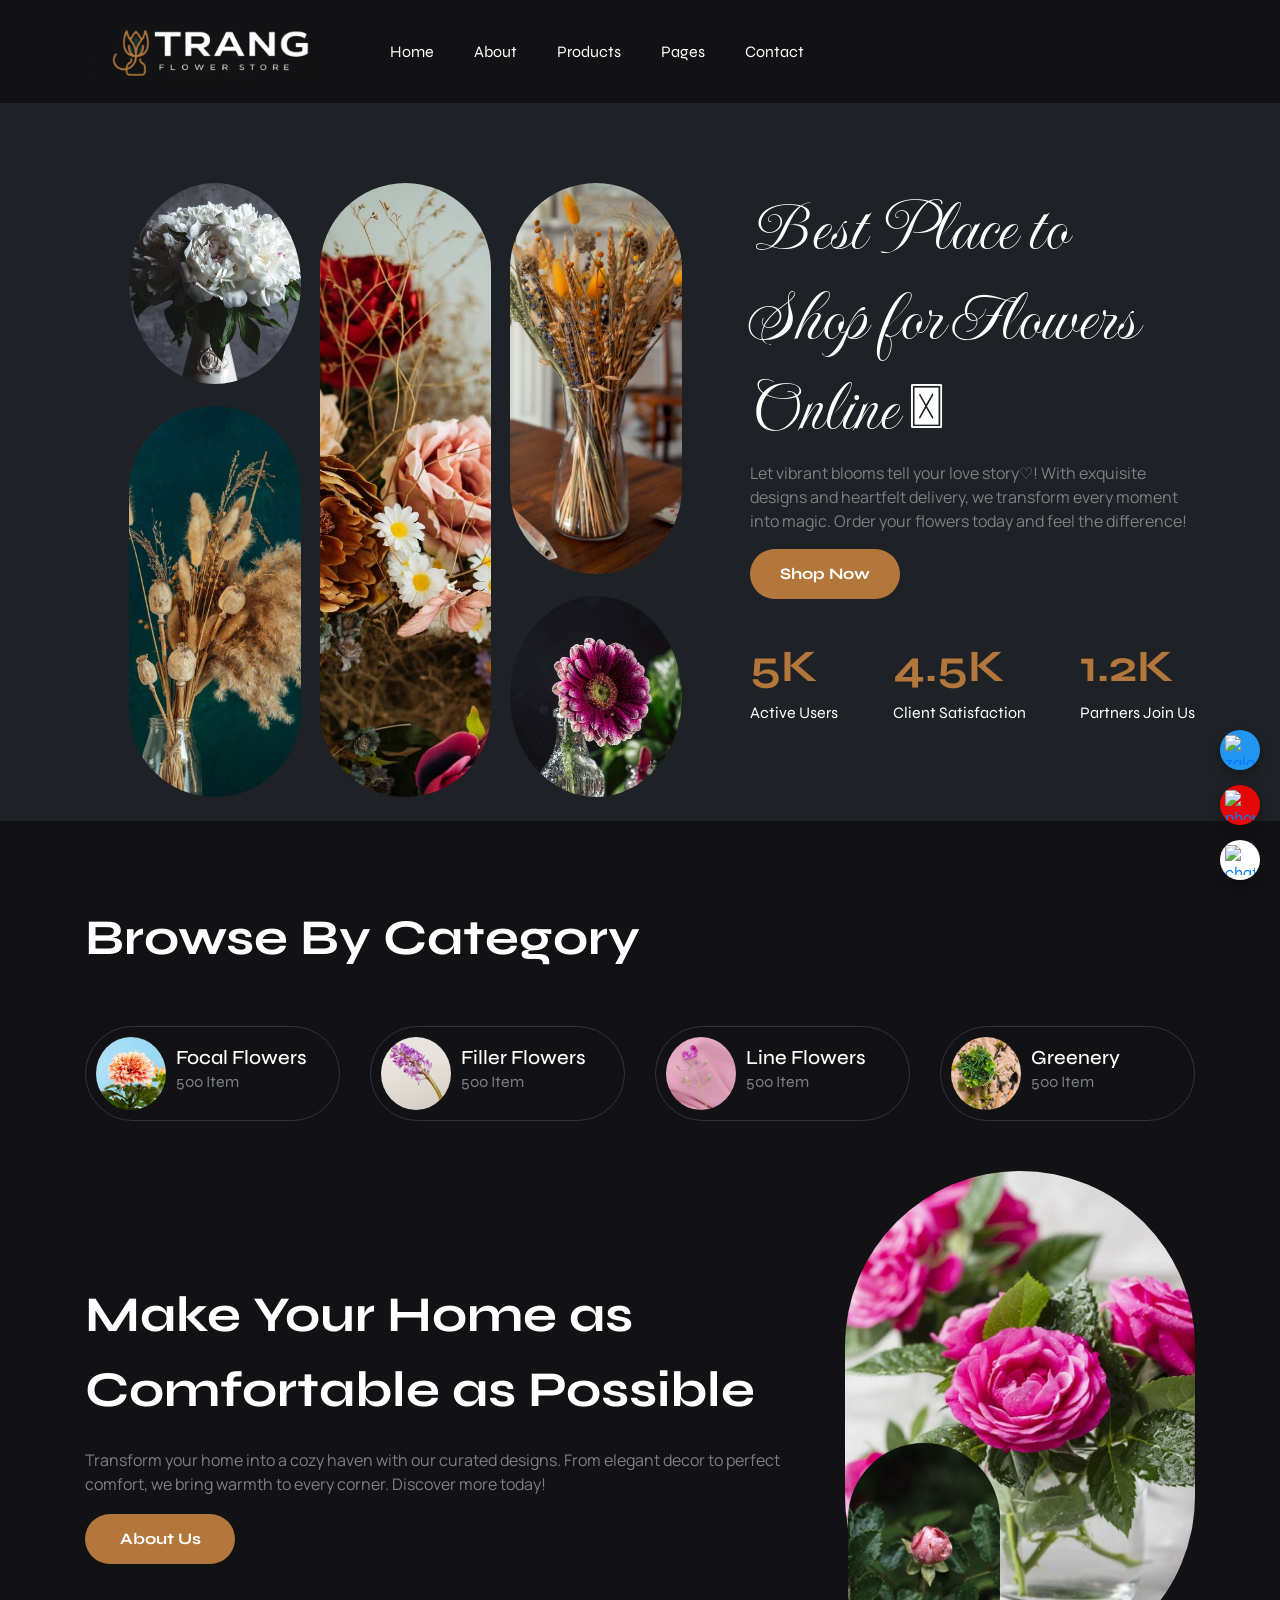
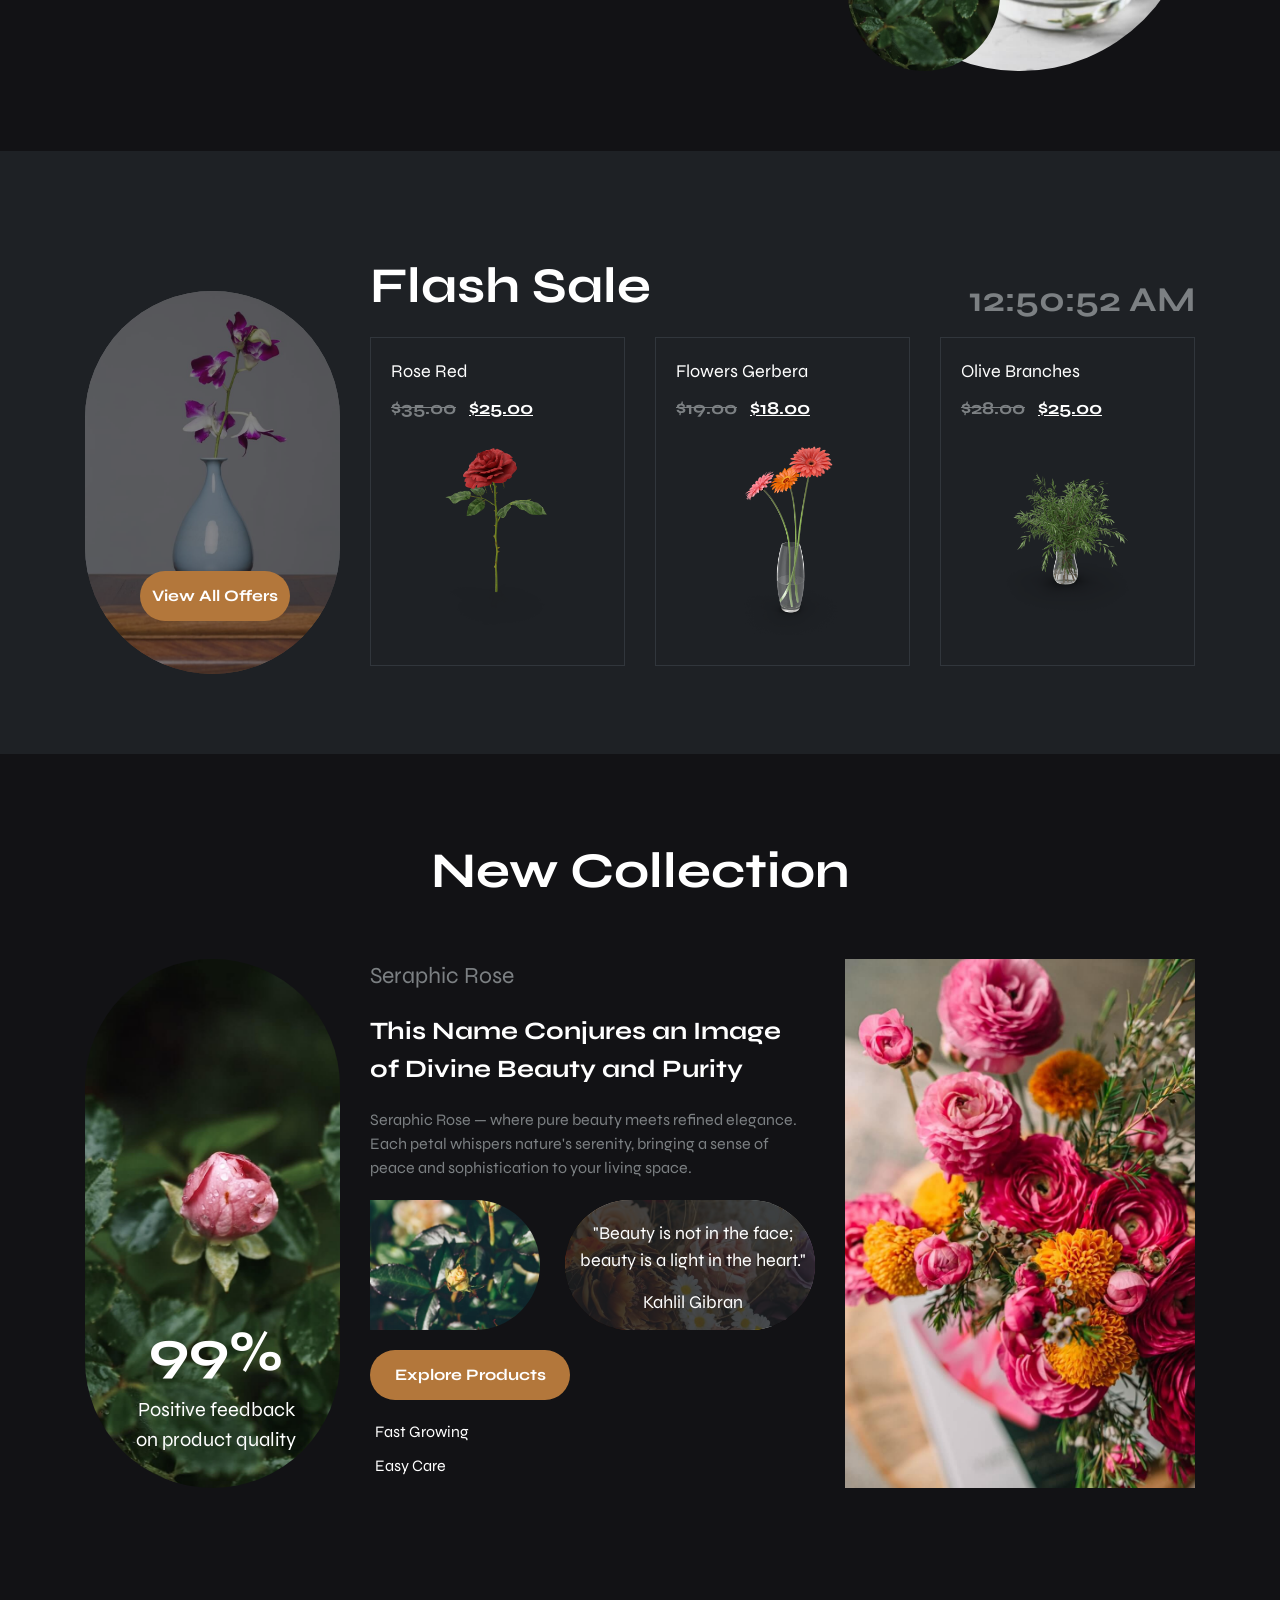
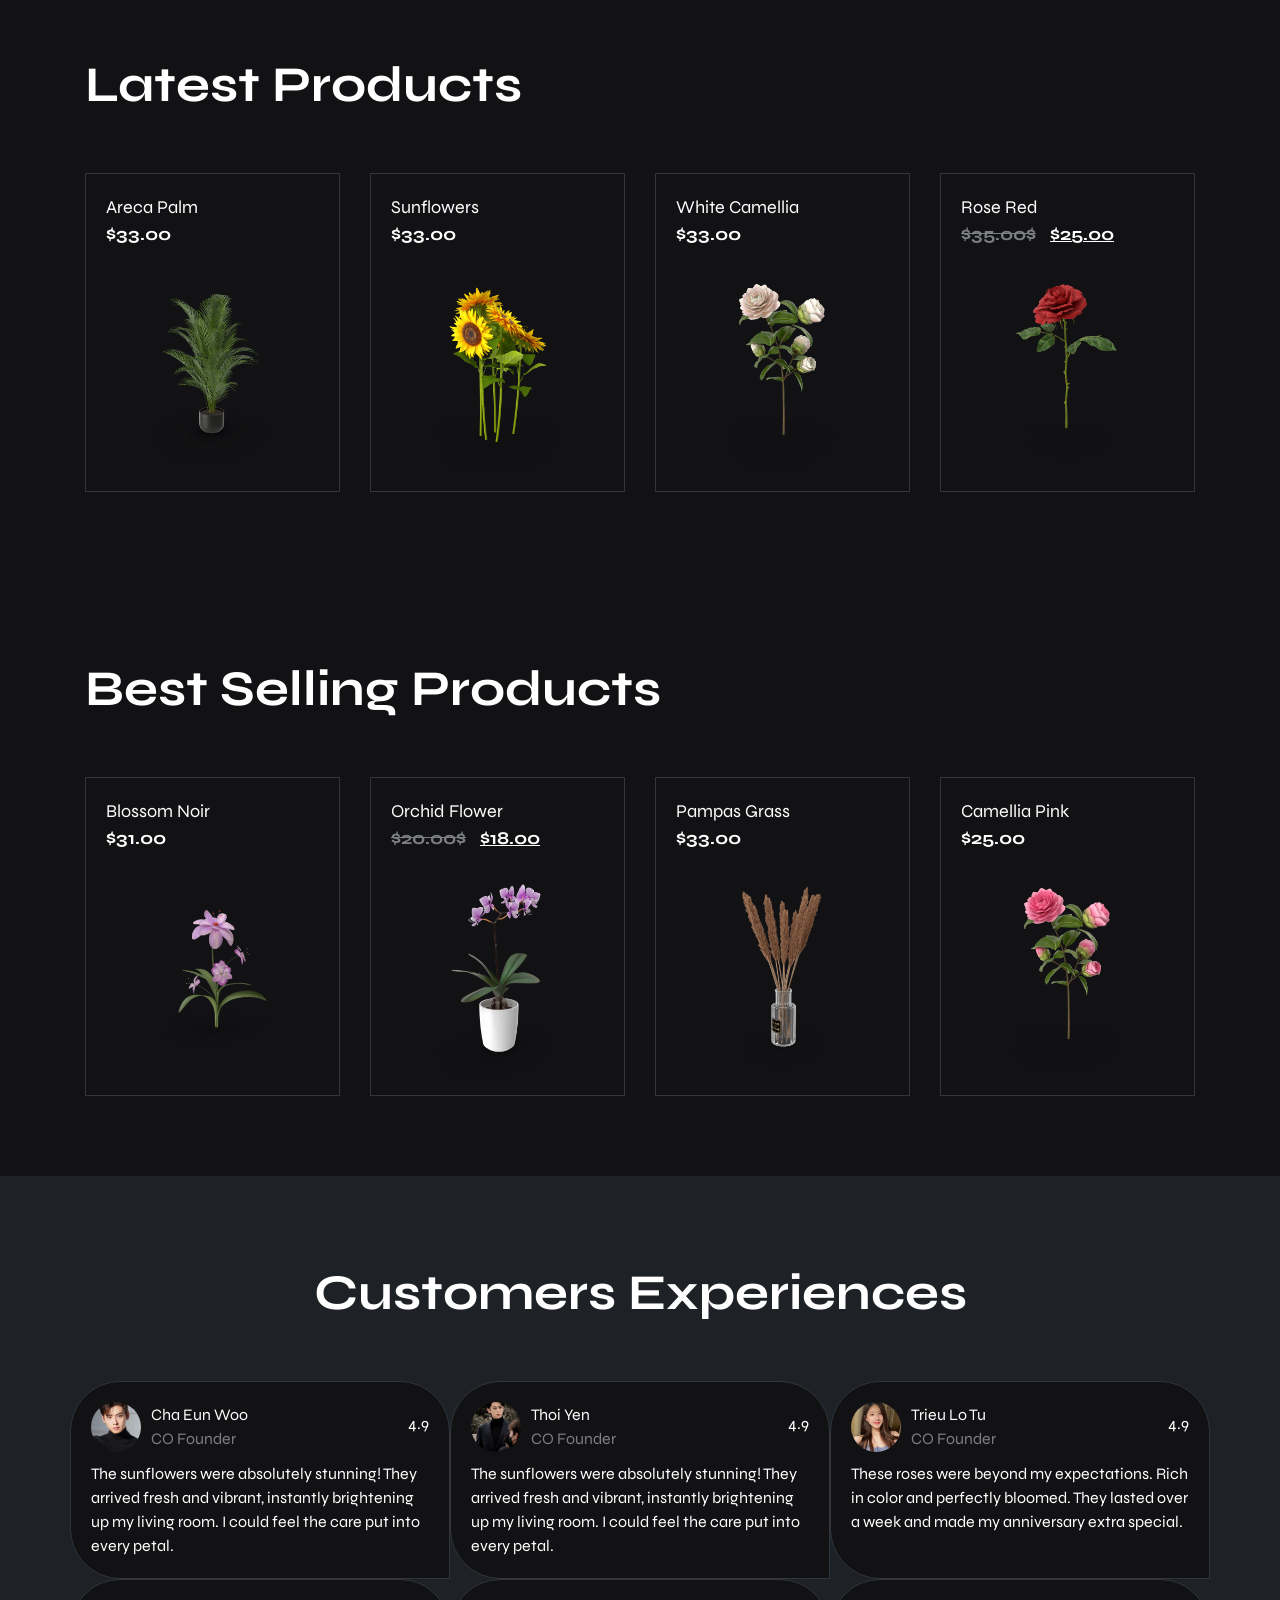
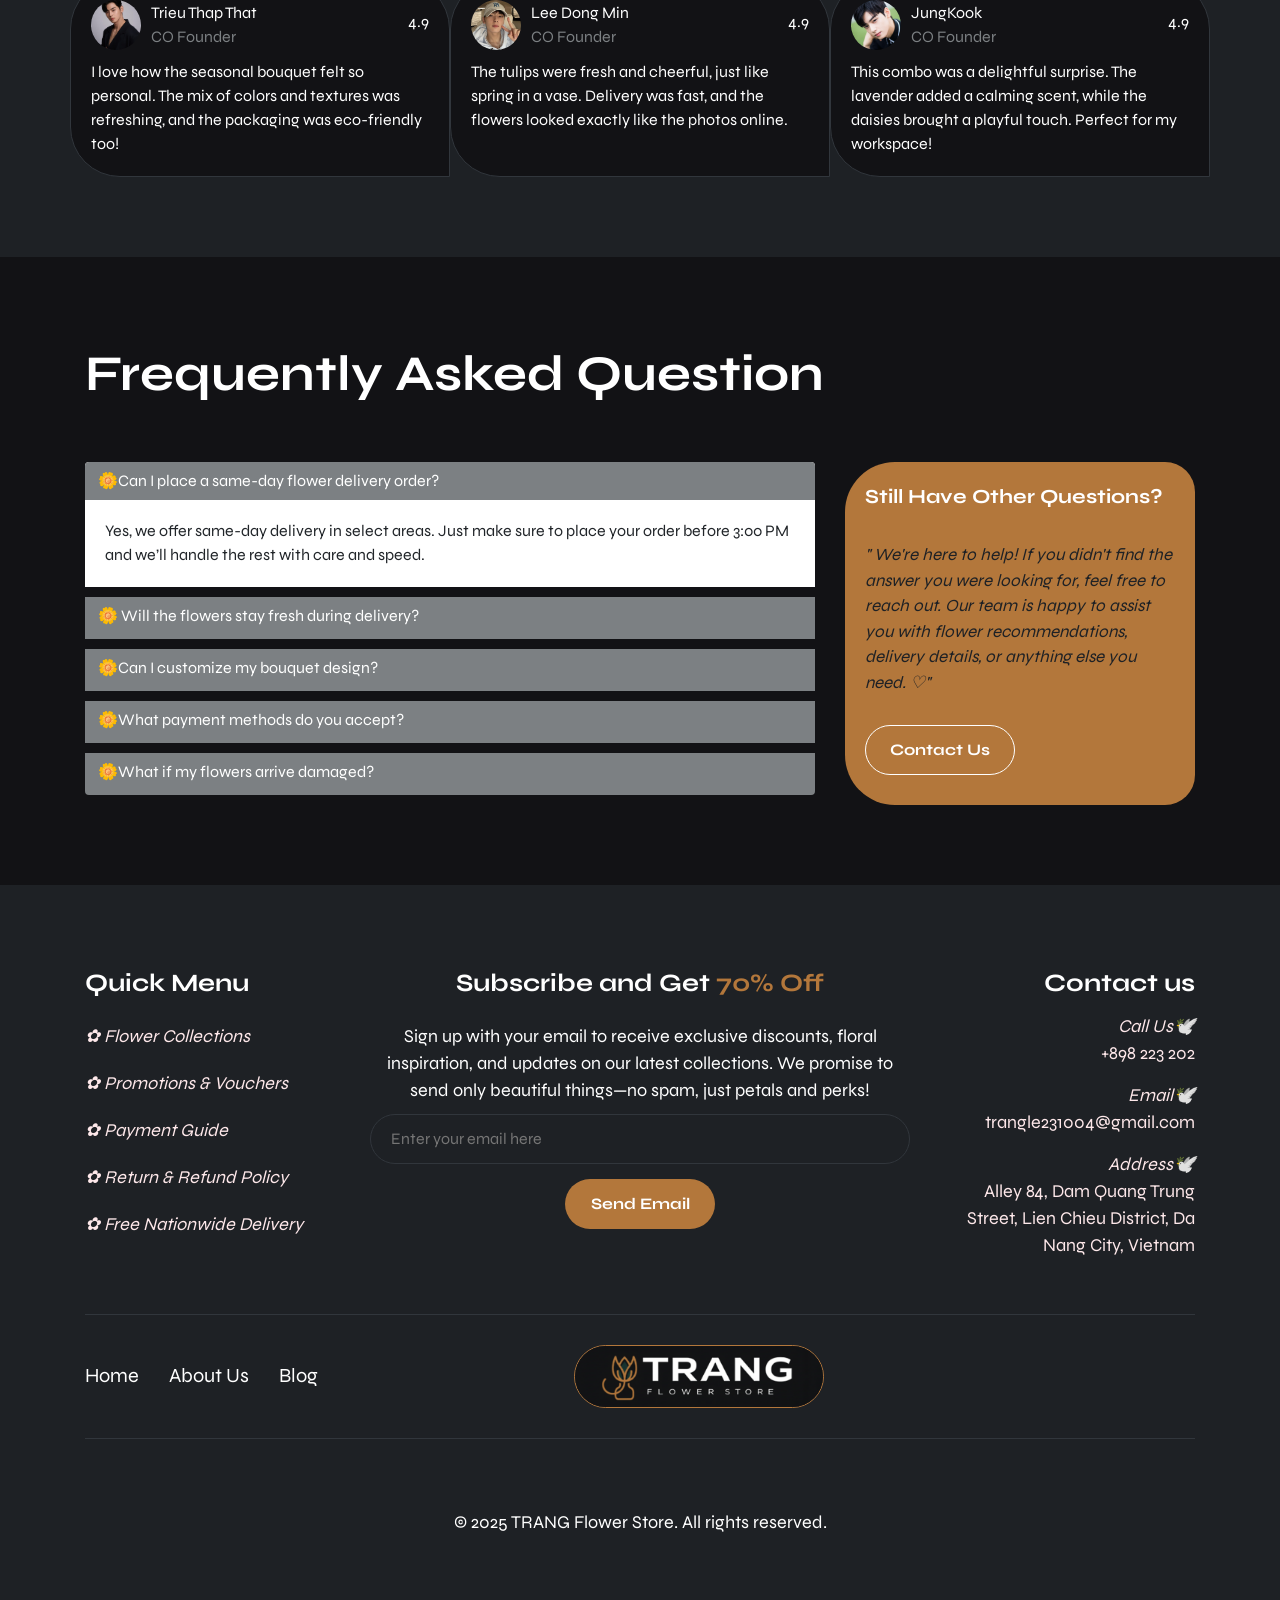
==== assets/index.html @ b45a44df "second commit" ====
<!DOCTYPE html>
<html lang="en">

<head>
    <meta charset="UTF-8">
    <meta name="viewport" content="width=device-width, initial-scale=1.0">
    <title>Web Flowers</title>
    <link rel="icon" href="../assets/images/images_latest_bestselling/latest_1.png" type="image/png">
    <!-- Bootstrap CSS -->
    <link rel="stylesheet" href="https://cdn.jsdelivr.net/npm/bootstrap@4.6.2/dist/css/bootstrap.min.css"
        integrity="sha384-xOolHFLEh07PJGoPkLv1IbcEPTNtaed2xpHsD9ESMhqIYd0nLMwNLD69Npy4HI+N" crossorigin="anonymous">
    <!-- CSS -->
    <link rel="stylesheet" href="/assets/css/style.css">
    <link rel="stylesheet" href="/assets/css/base.css">
    <!-- Link ICON -->
    <link rel="stylesheet" href="https://cdnjs.cloudflare.com/ajax/libs/font-awesome/7.0.1/css/all.min.css"
        integrity="sha512-2SwdPD6INVrV/lHTZbO2nodKhrnDdJK9/kg2XD1r9uGqPo1cUbujc+IYdlYdEErWNu69gVcYgdxlmVmzTWnetw=="
        crossorigin="anonymous" referrerpolicy="no-referrer" />
    <!-- Link FONT FAMILY -->
    <link rel="preconnect" href="https://fonts.googleapis.com">
    <link rel="preconnect" href="https://fonts.gstatic.com" crossorigin>
    <link
        href="https://fonts.googleapis.com/css2?family=Imperial+Script&family=Manrope:wght@200..800&family=Passions+Conflict&display=swap"
        rel="stylesheet">
    <link
        href="https://fonts.googleapis.com/css2?family=Imperial+Script&family=Manrope:wght@200..800&family=Passions+Conflict&family=Syne:wght@400..800&display=swap"
        rel="stylesheet">
    <!-- Link Animate hiệu ứng -->
    <link rel="stylesheet" href="https://cdnjs.cloudflare.com/ajax/libs/animate.css/4.1.1/animate.min.css" />

</head>

<body>
    <!-- FIXED CONTACT -->
    <div class="fixed-contact">
        <a href="#" class="zalo">
            <img src="https://vuonhoatuoi.vn/wp-content/plugins/on-tool/public/assets/images/icon-zalo.png" alt="zalo">
        </a>
        <a href="#" class="phone">
            <img src="https://vuonhoatuoi.vn/wp-content/plugins/on-tool/public/assets/images/phone.png" alt="phone">
        </a>
        <a href="#" class="chatbot">
            <img src="https://media.istockphoto.com/id/1333838449/vector/chatbot-icon-support-bot-cute-smiling-robot-with-headset-the-symbol-of-an-instant-response.jpg?s=612x612&w=0&k=20&c=sJ_uGp9wJ5SRsFYKPwb-dWQqkskfs7Fz5vCs2w5w950="
                alt="chatbot">
        </a>
    </div>
    <!-- END FIXED CONTACT -->

    <!-- HEAD - FLOWERS -->
    <header class="head-flowers">
        <div class="container">
            <div class="inner-head">
                <div class="row align-items-center">
                    <div class="col-xl-3 col-lg-3 col-md-6 col-sm-6 col-6">
                        <div class="inner-logo">
                            <a href="#"><img src="../assets/images/Home/images_logo/img_logo2.png" alt="Logo of Trang"></a>
                        </div>
                    </div>
                    <div class="col-xl-6 col-lg-6 d-none d-lg-block">
                        <!-- d-none d-lg-block nghĩa là: ẩn ở màn hình nhỏ hơn lg (992px), và hiển thị từ lg trở lên -->
                        <div class="inner-menu">
                            <ul>
                                <li>
                                    <a href="#">Home</a>
                                </li>
                                <li>
                                    <a href="#">About</a>
                                </li>
                                <li>
                                    <a href="#">Products</a>
                                </li>
                                <li>
                                    <a href="#">Pages</a>
                                </li>
                                <li>
                                    <a href="#">Contact</a>
                                </li>
                            </ul>
                        </div>
                    </div>
                    <div class="col-xl-3 col-lg-3 col-md-6 col-sm-6 col-6">
                        <div class="inner-status">
                            <div class="user-menu">
                                <a href="#" class="user-toggle" aria-haspopup="true" aria-expanded="false"><i class="fa-regular fa-user"></i></a>
                                <ul class="dropdown-user">
                                    <li><a href="#" id="openLoginModal">Đăng nhập</a></li>
                                    <li><a href="#" id="openRegisterModal">Đăng ký</a></li>
                                </ul>
                            </div>
                            <a href="#"><i class="fa-regular fa-heart"></i></a>
                            <a href="#"><i class="fa-solid fa-cart-shopping"></i></a>
                            <a href="#" id="openSearchModal"><i class="fa-solid fa-magnifying-glass"></i></a>
                        </div>
                    </div>
                </div>
            </div>
        </div>
    </header>
    <!--END HEAD - FLOWERS -->

    <!-- HERO - FLOWERS -->
    <div class="hero-section">
        <div class="container">
            <div class="row">
                <div class="col-xl-7 col-lg-7 col-md-6 col-sm-12">
                    <div class="hero-left">
                        <div class="flower-image flower1 wow animate__animated animate__fadeInUp">
                            <img src="../assets/images/Home/images_flowers_hero/img_hero1.png" alt="hero 1">
                        </div>
                        <div class="flower-image flower2 wow animate__animated animate__fadeInUp">
                            <img src="../assets/images/Home/images_flowers_hero/img_hero2.png" alt="hero 2">
                        </div>
                        <div class="flower-image flower3">
                            <img src="../assets/images/Home/images_flowers_hero/img_hero3.png" alt="hero 3">
                        </div>
                        <div class="flower-image flower4 wow animate__animated animate__fadeInDown">
                            <img src="../assets/images/Home/images_flowers_hero/img_hero4.png" alt="hero 4">
                        </div>
                        <div class="flower-image flower5 wow animate__animated animate__fadeInDown">
                            <img src="../assets/images/Home/images_flowers_hero/img_hero5.png" alt="hero 5">
                        </div>
                    </div>
                </div>
                <div class="col-xl-5 col-lg-5 col-md-6 col-sm-12">
                    <div class="hero-right wow animate__animated animate__fadeInRight">
                        <div class="hero-title">
                            <h1 class="title-desc">Best Place to<br> Shop for Flowers <br> Online 𔓘</h1>
                        </div>
                        <div class="hero-desc">
                            <p class="desc-flowers">Let vibrant blooms tell your love story♡! With exquisite
                                designs and
                                heartfelt delivery, we transform every moment into magic. Order your flowers today and
                                feel the difference!</p>
                        </div>
                        <div class="hero-button-shop">
                            <button class="button">
                                Shop Now
                            </button>
                        </div>
                        <div class="hero-evaluate">
                            <div class="hero-review">
                                <div class="hero-quantity">
                                    <h1>5K</h1>
                                </div>
                                <div class="hero-evaluate">
                                    <p>Active Users</p>
                                </div>
                            </div>
                            <div class="hero-review">
                                <div class="hero-quantity">
                                    <h1>4.5K</h1>
                                </div>
                                <div class="hero-evaluate">
                                    <p>Client Satisfaction</p>
                                </div>
                            </div>
                            <div class="hero-review">
                                <div class="hero-quantity">
                                    <h1>1.2K</h1>
                                </div>
                                <div class="hero-evaluate">
                                    <p>Partners Join Us</p>
                                </div>
                            </div>
                        </div>
                    </div>
                </div>
            </div>
        </div>
    </div>
    <!-- END HERO - FLOWERS -->

    <!-- Browse By Category -->
    <div class="browse-by-category">
        <div class="container">
            <div class="category-top">
                <div class="row">
                    <div class="col-xl-12">
                        <div class="category-title wow animate__animated animate__fadeInUp">Browse By Category</div>
                    </div>
                    <div class="col-xl-3 col-lg-3 col-md-3 col-sm-6">
                        <div class="inner-items wow animate__animated animate__fadeInRight">
                            <img src="../assets/images/Home/images_flowers_quantity_items/item_1.png" alt="Item1">
                            <div class="inner-items-right">
                                <h3 class="name-item">Focal Flowers</h3>
                                <p class="quantity-item">500 Item</p>
                            </div>
                        </div>
                    </div>
                    <div class="col-xl-3 col-lg-3 col-md-3 col-sm-6">
                        <div class="inner-items wow animate__animated animate__fadeInRight">
                            <img src="../assets/images/Home/images_flowers_quantity_items/item_2.png" alt="Item2">

                            <div class="inner-items-right">
                                <h3 class="name-item">Filler Flowers</h3>
                                <p class="quantity-item">500 Item</p>
                            </div>
                        </div>
                    </div>
                    <div class="col-xl-3 col-lg-3 col-md-3 col-sm-6">
                        <div class="inner-items wow animate__animated animate__fadeInRight">
                            <img src="../assets/images/Home/images_flowers_quantity_items/item_3.png" alt="Item3">

                            <div class="inner-items-right">
                                <h3 class="name-item">Line Flowers</h3>
                                <p class="quantity-item">500 Item</p>
                            </div>
                        </div>
                    </div>
                    <div class="col-xl-3 col-lg-3 col-md-3 col-sm-6">
                        <div class="inner-items wow animate__animated animate__fadeInRight">
                            <img src="../assets/images/Home/images_flowers_quantity_items/item_4.png" alt="Item4">

                            <div class="inner-items-right">
                                <h3 class="name-item">Greenery</h3>
                                <p class="quantity-item">500 Item</p>
                            </div>
                        </div>
                    </div>
                </div>
            </div>
            <div class="category-bottom">
                <div class="row">
                    <div class="col-xl-8 col-lg-8 col-md-8 col-sm-7">
                        <div class="home-comfortable">
                            <div class="head-comfor wow animate__animated animate__fadeInLeft">
                                Make Your Home as Comfortable as Possible
                            </div>
                            <div class="desc-comfor">
                                Transform your home into a cozy haven with our curated designs. From elegant decor to
                                perfect comfort, we bring warmth to every corner. Discover more today!
                            </div>
                            <button class="button">About Us</button>
                        </div>
                    </div>
                    <div class="col-xl-4 col-lg-4 col-md-4 col-sm-5">
                        <div class="img-comfor-top">
                            <img src="../assets/images/Home/images_comfor_home/img_1.png" alt="img comfortable home 1">
                        </div>
                        <div class="img-comfor-bottom wow animate__animated animate__fadeInRight">
                            <img src="/assets/images/Home/images_comfor_home/img_2.png" alt="mg comfortable home 2">
                        </div>
                    </div>
                </div>
            </div>
        </div>
    </div>
    <!-- END Browse By Category -->

    <!-- Flash-Sale -->
    <div class="flash-sale">
        <div class="container">
            <div class="inner-flash-sale">
                <div class="row align-items-center"> <!-- Căn giữa theo hàng dọc -->
                    <div class="col-xl-3 col-md-4 col-sm-6"> <!-- Thêm responsive -->
                        <div class="img-all-sale">
                            <img src="/assets/images/Home/images_items_sale/item-1.png" alt="Item1">
                            <button class="button-view">View All Offers</button>
                        </div>
                    </div>
                    <div class="col-xl-9 col-md-8 col-sm-6"> <!-- Thêm responsive -->
                        <div class="inner-time-sale">
                            <div class="flex-sale"> <!-- Bỏ .row và .col-xl-12 không cần thiết -->
                                <div class="head-flash wow animate__animated animate__fadeInUp">Flash Sale</div>
                                <div class="d-h-m-s">
                                    <div class="timer-display wow animate__animated animate__fadeInRight"></div>
                                </div>
                            </div>
                        </div>
                        <div class="inner-item-sale">
                            <div class="row"> <!-- Thêm .row để bao bọc các cột -->
                                <div class="col-xl-4 col-md-4 col-sm-6">
                                    <div class="sale-item  wow animate__animated animate__fadeInUp">
                                        <div class="name-item-sale">Rose Red</div>
                                        <div class="price-item-sale">
                                            <span class="del-price">$35.00</span>
                                            <span class="price-sale">$25.00</span>
                                        </div>
                                        <div class="img-item-sale">
                                            <a href="#"><img src="/assets/images/Home/images_items_sale/item-2.png"
                                                    alt="item sale 2"></a>
                                        </div>
                                    </div>
                                </div>
                                <div class="col-xl-4 col-md-4 col-sm-6">
                                    <div class="sale-item wow animate__animated animate__fadeInUp">
                                        <div class="name-item-sale">Flowers Gerbera</div>
                                        <div class="price-item-sale">
                                            <span class="del-price">$19.00</span>
                                            <span class="price-sale">$18.00</span>
                                        </div>
                                        <div class="img-item-sale">
                                            <a href="#"><img src="/assets/images/Home/images_items_sale/item-3.png"
                                                    alt="item sale 3"></a>
                                        </div>
                                    </div>
                                </div>
                                <div class="col-xl-4 col-md-4 col-sm-6">
                                    <div class="sale-item wow animate__animated animate__fadeInUp">
                                        <div class="name-item-sale">Olive Branches</div>
                                        <div class="price-item-sale">
                                            <span class="del-price">$28.00</span>
                                            <span class="price-sale">$25.00</span>
                                        </div>
                                        <div class="img-item-sale">
                                            <a href="#"><img src="/assets/images/Home/images_items_sale/item-4.png"
                                                    alt="item sale 4"></a>
                                        </div>
                                    </div>
                                </div>
                            </div>
                        </div>
                    </div>
                </div>
            </div>
        </div>
    </div>
    <!-- END Flash-Sale -->

    <!-- NEW COLLECTION -->
    <div class="new-collection">
        <div class="container">
            <div class="row">
                <div class="col-xl-12 col-lg-12">
                    <div class="head-collection wow animate__animated animate__fadeInUp">
                        New Collection
                    </div>
                </div>
                <div class="col-xl-3 col-lg-3">
                    <div class="left-feedback">
                        <div class="img-feedback-left">
                            <img src="../assets/images/Home/images_new_collection/img_1.png" alt="image collection 1">
                        </div>
                        <div class="desc-feedback">
                            <div class="person">99%</div>
                            <div class="desc">Positive feedback <br> on product quality</div>
                        </div>
                    </div>
                </div>
                <div class="col-xl-5 col-lg-6">
                    <div class="rose-feedback-center wow animate__animated animate__fadeInRight">
                        <div class="seraphic-rose">Seraphic Rose</div>
                        <div class="desc-head">This Name Conjures an Image of Divine Beauty and Purity</div>
                        <div class="desc-rose">Seraphic Rose — where pure beauty meets refined elegance. Each petal
                            whispers nature's serenity, bringing a sense of peace and sophistication to your living
                            space.</div>
                        <div class="image-rose">
                            <div class="left-rose">
                                <img src="../assets/images/Home/images_new_collection/img_2.png" alt="image collection 2">
                            </div>
                            <div class="right-rose">
                                <img src="../assets/images/Home/images_new_collection/img_3.png" alt="image collection 3">
                                <div class="desc-feedback">
                                    <div class="text-author">"Beauty is not in the face; beauty is a light in the
                                        heart."</div>
                                    <div class="name-author">Kahlil Gibran</div>
                                </div>
                            </div>
                        </div>

                        <button class="button width-button">Explore Products</button>
                        <div class="content-rose">
                            <div class="content">
                                <i class="fa-brands fa-deezer"></i>
                                <div class="desc">Fast Growing</div>
                            </div>
                            <div class="content">
                                <i class="fa-brands fa-deezer"></i>
                                <div class="desc">Easy Care</div>
                            </div>
                        </div>
                    </div>
                </div>
                <div class="col-xl-4 col-lg-3">
                    <div class="img-rose-right wow animate__animated animate__fadeInRight">
                        <img src="../assets/images/Home/images_new_collection/img_4.png" alt="image collection 4">
                    </div>
                </div>
            </div>
        </div>
    </div>
    <!-- END NEW COLLECTION -->

    <!-- LATEST PRODUCTS -->
    <div class="latest-products">
        <div class="container">
            <div class="row">
                <div class="col-xl-12">
                    <div class="inner-head-latest wow animate__animated animate__fadeInUp">
                        Latest Products
                    </div>
                </div>
                <div class="col-xl-3 col-lg-3">
                    <div class="inner-items wow animate__animated animate__fadeInUp">
                        <a href="#">
                            <div class="inner-name">Areca Palm</div>
                        </a>
                        <div class="inner-price">$33.00</div>
                        <div class="inner-img-latest">
                            <a href="#"><img src="../assets/images/Home/images_latest_bestselling/latest_1.png"
                                    alt="Img Latest 1"></a>
                        </div>
                    </div>
                </div>
                <div class="col-xl-3 col-lg-3">
                    <div class="inner-items wow animate__animated animate__fadeInUp">
                        <a href="#">
                            <div class="inner-name">Sunflowers</div>
                        </a>
                        <div class="inner-price">$33.00</div>
                        <div class="inner-img-latest">
                            <a href="#"><img src="../assets/images/Home/images_latest_bestselling/latest_2.png"
                                    alt="Img Latest 2"></a>
                        </div>
                    </div>
                </div>
                <div class="col-xl-3 col-lg-3">
                    <div class="inner-items wow animate__animated animate__fadeInUp">
                        <a href="#">
                            <div class="inner-name">White Camellia</div>
                        </a>
                        <div class="inner-price">$33.00</div>
                        <div class="inner-img-latest">
                            <a href="#"><img src="../assets/images/Home/images_latest_bestselling/latest_3.png"
                                    alt="Img Latest 3"></a>
                        </div>
                    </div>
                </div>
                <div class="col-xl-3 col-lg-3">
                    <div class="inner-items wow animate__animated animate__fadeInUp">
                        <a href="#">
                            <div class="inner-name">Rose Red</div>
                        </a>
                        <div class="inner-price">
                            <span class="old-price">$35.00$</span>
                            <span class="new-price">$25.00</span>
                        </div>
                        <div class="inner-img-latest">
                            <a href="#"><img src="../assets/images/Home/images_latest_bestselling/latest_4.png"
                                    alt="Img Latest 4"></a>
                        </div>
                    </div>
                </div>
            </div>
        </div>
    </div>
    <!-- END LATEST PRODUCTS -->

    <!-- BEST SELLING PRODUCTS -->
    <div class="bestselling-products">
        <div class="container">
            <div class="row">
                <div class="col-xl-12">
                    <div class="inner-head-bestselling wow animate__animated animate__fadeInUp">
                        Best Selling Products
                    </div>
                </div>
                <div class="col-xl-3 col-lg-3">
                    <div class="inner-items wow animate__animated animate__fadeInUp">
                        <a href="#">
                            <div class="inner-name">Blossom Noir</div>
                        </a>
                        <div class="inner-price">$31.00</div>
                        <div class="inner-img-latest">
                            <a href="#"><img src="../assets/images/Home/images_latest_bestselling/bestsell_1.png"
                                    alt="Img Best Selling 1"></a>
                        </div>
                    </div>
                </div>
                <div class="col-xl-3 col-lg-3">
                    <div class="inner-items wow animate__animated animate__fadeInUp">
                        <a href="#">
                            <div class="inner-name">Orchid Flower</div>
                        </a>
                        <div class="inner-price">
                            <span class="old-price">$20.00$</span>
                            <span class="new-price">$18.00</span>
                        </div>
                        <div class="inner-img-latest">
                            <a href="#"><img src="../assets/images/Home/images_latest_bestselling/bestsell_2.png"
                                    alt="Img Best Selling 2"></a>
                        </div>
                    </div>
                </div>
                <div class="col-xl-3 col-lg-3">
                    <div class="inner-items wow animate__animated animate__fadeInUp">
                        <a href="#">
                            <div class="inner-name">Pampas Grass</div>
                        </a>
                        <div class="inner-price">$33.00</div>
                        <div class="inner-img-latest">
                            <a href="#"><img src="../assets/images/Home/images_latest_bestselling/bestsell_3.png"
                                    alt="Img Best Selling 3"></a>
                        </div>
                    </div>
                </div>
                <div class="col-xl-3 col-lg-3">
                    <div class="inner-items wow animate__animated animate__fadeInUp">
                        <a href="#">
                            <div class="inner-name">Camellia Pink</div>
                        </a>
                        <div class="inner-price">$25.00</div>
                        <div class="inner-img-latest">
                            <a href="#"><img src="../assets/images/Home/images_latest_bestselling/bestsell_4.png"
                                    alt="Img Best Selling 4"></a>
                        </div>
                    </div>
                </div>
            </div>
        </div>
    </div>
    <!-- END BEST SELLING PRODUCTS -->

    <!-- Customers Experiences -->
    <div class="customers-experiences">
        <div class="container">
            <div class="row">
                <div class="col-xl-12">
                    <div class="inner-head-exp wow animate__animated animate__fadeInUp">
                        Customers Experiences
                    </div>
                </div>
                <div class="col-xl-4 col-lg-4 wrap-cus-exp wow animate__animated animate__fadeInRight">
                    <div class="inner-cus-exp">
                        <div class="img-cus">
                            <img src="../assets/images/Home/images_customers/cus_1.png" alt="Img Customer 1">
                        </div>
                        <div class="name-cus">
                            <p class="name">Cha Eun Woo</p>
                            <p class="co-exp">CO Founder</p>
                        </div>
                        <div class="evaluate">
                            <span class="num-evaluate">4.9</span>
                            <i class="fa-solid fa-star"></i>
                        </div>
                    </div>
                    <div class="desc-exp">
                        The sunflowers were absolutely stunning! They arrived fresh and vibrant, instantly
                        brightening up my living room. I could feel the care put into every petal.
                    </div>
                </div>
                <div class="col-xl-4 col-lg-4 wrap-cus-exp wow animate__animated animate__fadeInRight">
                    <div class="inner-cus-exp">
                        <div class="img-cus">
                            <img src="../assets/images/Home/images_customers/cus_2.png" alt="Img Customer 2">
                        </div>
                        <div class="name-cus">
                            <p class="name">Thoi Yen</p>
                            <p class="co-exp">CO Founder</p>
                        </div>
                        <div class="evaluate">
                            <span class="num-evaluate">4.9</span>
                            <i class="fa-solid fa-star"></i>
                        </div>
                    </div>
                    <div class="desc-exp">
                        The sunflowers were absolutely stunning! They arrived fresh and vibrant, instantly
                        brightening up my living room. I could feel the care put into every petal.
                    </div>
                </div>
                <div class="col-xl-4 col-lg-4 wrap-cus-exp wow animate__animated animate__fadeInRight">
                    <div class="inner-cus-exp">
                        <div class="img-cus">
                            <img src="../assets/images/Home/images_customers/cus_3.png" alt="Img Customer 3">
                        </div>
                        <div class="name-cus">
                            <p class="name">Trieu Lo Tu</p>
                            <p class="co-exp">CO Founder</p>
                        </div>
                        <div class="evaluate">
                            <span class="num-evaluate">4.9</span>
                            <i class="fa-solid fa-star"></i>
                        </div>
                    </div>
                    <div class="desc-exp">
                        These roses were beyond my expectations. Rich in color and perfectly bloomed. They lasted
                        over a week and made my anniversary extra special.
                    </div>
                </div>
                <div class="col-xl-4 col-lg-4 wrap-cus-exp wow animate__animated animate__fadeInLeft">
                    <div class="inner-cus-exp">
                        <div class="img-cus">
                            <img src="../assets/images/Home/images_customers/cus_4.png" alt="Img Customer 1">
                        </div>
                        <div class="name-cus">
                            <p class="name">Trieu Thap That</p>
                            <p class="co-exp">CO Founder</p>
                        </div>
                        <div class="evaluate">
                            <span class="num-evaluate">4.9</span>
                            <i class="fa-solid fa-star"></i>
                        </div>
                    </div>
                    <div class="desc-exp">
                        I love how the seasonal bouquet felt so personal. The mix of colors and textures was
                        refreshing, and the packaging was eco-friendly too!
                    </div>
                </div>
                <div class="col-xl-4 col-lg-4 wrap-cus-exp wow animate__animated animate__fadeInLeft">
                    <div class="inner-cus-exp">
                        <div class="img-cus">
                            <img src="../assets/images/Home/images_customers/cus_5.png" alt="Img Customer 1">
                        </div>
                        <div class="name-cus">
                            <p class="name">Lee Dong Min</p>
                            <p class="co-exp">CO Founder</p>
                        </div>
                        <div class="evaluate">
                            <span class="num-evaluate">4.9</span>
                            <i class="fa-solid fa-star"></i>
                        </div>
                    </div>
                    <div class="desc-exp">
                        The tulips were fresh and cheerful, just like spring in a vase. Delivery was fast, and the
                        flowers looked exactly like the photos online.
                    </div>
                </div>
                <div class="col-xl-4 col-lg-4 wrap-cus-exp wow animate__animated animate__fadeInLeft">
                    <div class="inner-cus-exp">
                        <div class="img-cus">
                            <img src="../assets/images/Home/images_customers/cus_6.png" alt="Img Customer 1">
                        </div>
                        <div class="name-cus">
                            <p class="name">JungKook</p>
                            <p class="co-exp">CO Founder</p>
                        </div>
                        <div class="evaluate">
                            <span class="num-evaluate">4.9</span>
                            <i class="fa-solid fa-star"></i>
                        </div>
                    </div>
                    <div class="desc-exp">
                        This combo was a delightful surprise. The lavender added a calming scent, while the daisies
                        brought a playful touch. Perfect for my workspace!
                    </div>
                </div>
            </div>
        </div>
    </div>
    <!-- END Customers Experiences -->

    <!-- Frequently Asked Question -->
    <div class="frequently-asked-question">
        <div class="container">
            <div class="row">
                <div class="col-xl-12">
                    <div class="head-ques wow animate__animated animate__fadeInUp">
                        Frequently Asked Question
                    </div>
                </div>
                <div class="col-xl-8 col-lg-8 wow animate__animated animate__fadeInRight">

                    <div class="accordion" id="accordionExample">
                        <div class="card">
                            <div class="card-header" id="headingOne">
                                <h2 class="mb-0 flex-card">
                                    <!-- btn-link	Biến nút thành kiểu giống như một liên kết (text màu xanh, không viền) -->
                                    <!-- btn-block	Làm cho nút chiếm toàn bộ chiều ngang của khối chứa nó (full width) -->
                                    <!-- text-left	Căn lề trái cho nội dung bên trong nút -->
                                    <!-- collapsed là khi đóng -->
                                    <!-- collapsed	Đánh dấu nút đang ở trạng thái đóng trong accordion của Bootstrap -->
                                    <button class="btn btn-link btn-block text-left" type="button"
                                        data-toggle="collapse" data-target="#collapseOne" aria-expanded="true"
                                        aria-controls="collapseOne">
                                        🌼Can I place a same-day flower delivery order?
                                    </button>
                                    <i class="fa-solid fa-circle-chevron-down"></i>
                                </h2>
                            </div>

                            <div id="collapseOne" class="collapse show" aria-labelledby="headingOne"
                                data-parent="#accordionExample">
                                <div class="card-body">
                                    Yes, we offer same-day delivery in select areas. Just make sure to place your order
                                    before 3:00 PM and we’ll handle the rest with care and speed.
                                </div>
                            </div>
                        </div>
                        <div class="card">
                            <div class="card-header" id="headingTwo">
                                <h2 class="mb-0  flex-card">
                                    <button class="btn btn-link btn-block text-left collapsed" type="button"
                                        data-toggle="collapse" data-target="#collapseTwo" aria-expanded="false"
                                        aria-controls="collapseTwo">
                                        🌼 Will the flowers stay fresh during delivery?
                                    </button>
                                    <i class="fa-solid fa-circle-chevron-down"></i>
                                </h2>
                            </div>
                            <div id="collapseTwo" class="collapse" aria-labelledby="headingTwo"
                                data-parent="#accordionExample">
                                <div class="card-body">
                                    Absolutely. Each bouquet is carefully packaged with moisture wraps and protective
                                    layers to ensure freshness upon arrival.
                                </div>
                            </div>
                        </div>
                        <div class="card">
                            <div class="card-header" id="headingThree">
                                <h2 class="mb-0  flex-card">
                                    <button class="btn btn-link btn-block text-left collapsed" type="button"
                                        data-toggle="collapse" data-target="#collapseThree" aria-expanded="false"
                                        aria-controls="collapseThree">
                                        🌼Can I customize my bouquet design?
                                    </button>
                                    <i class="fa-solid fa-circle-chevron-down"></i>
                                </h2>
                            </div>
                            <div id="collapseThree" class="collapse" aria-labelledby="headingThree"
                                data-parent="#accordionExample">
                                <div class="card-body">
                                    Yes, you can request specific flowers, colors, or styles. Our florists are happy to
                                    create a personalized arrangement just for you.
                                </div>
                            </div>
                        </div>
                        <div class="card">
                            <div class="card-header" id="headingFour">
                                <h2 class="mb-0 flex-card">
                                    <button class="btn btn-link btn-block text-left collapsed" type="button"
                                        data-toggle="collapse" data-target="#collapseFour" aria-expanded="false"
                                        aria-controls="collapseFour">
                                        🌼What payment methods do you accept?
                                    </button>
                                    <i class="fa-solid fa-circle-chevron-down"></i>
                                </h2>
                            </div>
                            <div id="collapseFour" class="collapse" aria-labelledby="headingFour"
                                data-parent="#accordionExample">
                                <div class="card-body">
                                    We accept various payment options including bank transfer, e-wallets (like Momo or
                                    ZaloPay), and credit/debit cards.
                                </div>
                            </div>
                        </div>
                        <div class="card">
                            <div class="card-header" id="headingFive">
                                <h2 class="mb-0 flex-card">
                                    <button class="btn btn-link btn-block text-left collapsed" type="button"
                                        data-toggle="collapse" data-target="#collapseFive" aria-expanded="false"
                                        aria-controls="collapseFive">
                                        🌼What if my flowers arrive damaged?
                                    </button>
                                    <i class="fa-solid fa-circle-chevron-down"></i>
                                </h2>
                            </div>
                            <div id="collapseFive" class="collapse" aria-labelledby="headingFive"
                                data-parent="#accordionExample">
                                <div class="card-body">
                                    No worries. If your order arrives damaged or doesn’t match the description, we’ll
                                    offer a replacement or refund according to our quality guarantee policy.
                                </div>
                            </div>
                        </div>
                    </div>
                </div>
                <div class="col-xl-4 col-lg-4">
                    <div class="inner-right-still">
                        <div class="head-still">
                            Still Have Other Questions?
                        </div>
                        <div class="text-still">
                            " We're here to help! If you didn't find the answer you were looking for, feel free to reach
                            out. Our team is happy to assist you with flower recommendations, delivery details, or
                            anything else you need. ♡"
                        </div>
                        <button class="button">Contact Us</button>
                    </div>
                </div>
            </div>
        </div>
    </div>
    <!-- END Frequently Asked Question -->

    <!-- Footer -->
    <footer class="footer">
        <div class="container">
            <div class="row">
                <div class="col-xl-3 col-lg-3">
                    <div class="quick-menu">
                        <div class="head">Quick Menu</div>
                        <div class="suggested-items">
                            <ul>
                                <li>✿⁠ Flower Collections</li>
                                <li>✿ ⁠Promotions & Vouchers</li>
                                <li>✿ ⁠Payment Guide</li>
                                <li>✿ ⁠Return & Refund Policy</li>
                                <li>✿ ⁠Free Nationwide Delivery</li>
                            </ul>
                        </div>
                    </div>
                </div>
                <div class="col-xl-6 col-lg-6">
                    <div class="sub-and-get">
                        <div class="head">Subscribe and Get <span>70% Off</span></div>
                        <div class="desc-sub-get">Sign up with your email to receive exclusive discounts, floral
                            inspiration, and updates on our latest collections. We promise to send only beautiful
                            things—no spam, just petals and perks!</div>
                        <input type="text" placeholder="Enter your email here">
                        <div class="button">Send Email</div>
                    </div>
                </div>
                <div class="col-xl-3 col-lg-3">
                    <div class="contact-us">
                        <div class="head">Contact us</div>
                        <div class="call-us">
                            <p><i>Call Us🕊️</i></p>
                            <p>+898 223 202</p>
                        </div>
                        <div class="email">
                            <p><i>Email🕊️</i></p>
                            <p>trangle231004@gmail.com</p>
                        </div>
                        <div class="address">
                            <p><i>Address🕊️</i></p>
                            <p>Alley 84, Dam Quang Trung Street, Lien Chieu District, Da Nang City, Vietnam</p>
                        </div>
                    </div>
                </div>
                <div class="col-xl-12">
                    <div class="footer-last">
                        <div class="inner-menu">
                            <ul>
                                <li>Home</li>
                                <li>About Us</li>
                                <li>Blog</li>
                            </ul>
                        </div>
                        <div class="inner-logo">
                            <img src="../assets/images/Home/images_logo/img_logo2.png" alt="Img logo">
                        </div>
                        <div class="inner-social">
                            <a href="#"><i class="fa-brands fa-instagram"></i></a>
                            <a href="#"><i class="fa-brands fa-facebook-f"></i></a>
                            <a href="#"><i class="fa-brands fa-tiktok"></i></a>
                        </div>
                    </div>
                </div>
                <div class="col-xl-12">
                    <div class="last">© 2025 TRANG Flower Store. All rights reserved.</div>
                </div>
            </div>
        </div>
    </footer>
    <!-- END Footer -->

    <!-- Login Modal -->
    <div class="login-modal" id="loginModal" aria-hidden="true">
        <div class="login-modal-overlay" id="loginModalOverlay"></div>
        <div class="login-modal-content" role="dialog" aria-modal="true" aria-labelledby="loginModalTitle">
            <button class="login-modal-close" id="closeLoginModal" aria-label="Close login form">
                <i class="fa-solid fa-xmark"></i>
            </button>
            <div class="login-modal-head">
                <h3 id="loginModalTitle">Welcome Back 🌸</h3>
                <p>Log in to continue shopping for your favorite flowers.</p>
            </div>
            <form class="login-form">
                <div class="form-group">
                    <label for="loginEmail">Email</label>
                    <input type="email" id="loginEmail" placeholder="Enter your email" required>
                </div>
                <div class="form-group">
                    <label for="loginPassword">Password</label>
                    <input type="password" id="loginPassword" placeholder="Enter your password" required>
                </div>
                <div class="form-row-login">
                    <label class="remember-me">
                        <input type="checkbox">
                        Remember me
                    </label>
                    <a href="#" class="forgot-link">Forgot password?</a>
                </div>
                <button type="submit" class="button login-submit">Log In</button>
            </form>
        </div>
    </div>
    <!-- END Login Modal -->

    <!-- Register Modal -->
    <div class="register-modal" id="registerModal" aria-hidden="true">
        <div class="register-modal-overlay" id="registerModalOverlay"></div>
        <div class="register-modal-content" role="dialog" aria-modal="true" aria-labelledby="registerModalTitle">
            <button class="register-modal-close" id="closeRegisterModal" aria-label="Close sign up form">
                <i class="fa-solid fa-xmark"></i>
            </button>
            <div class="register-modal-head">
                <h3 id="registerModalTitle">Create Your Account 🌷</h3>
                <p>Sign up to save favorites and receive exclusive flower offers.</p>
            </div>
            <form class="register-form">
                <div class="form-group">
                    <label for="registerName">Full Name</label>
                    <input type="text" id="registerName" placeholder="Enter your full name" required>
                </div>
                <div class="form-group">
                    <label for="registerEmail">Email</label>
                    <input type="email" id="registerEmail" placeholder="Enter your email" required>
                </div>
                <div class="form-group">
                    <label for="registerPassword">Password</label>
                    <input type="password" id="registerPassword" placeholder="Create a password" required>
                </div>
                <div class="form-group">
                    <label for="registerConfirmPassword">Confirm Password</label>
                    <input type="password" id="registerConfirmPassword" placeholder="Confirm your password" required>
                </div>
                <div class="form-row-register">
                    <label class="agree-policy">
                        <input type="checkbox" required>
                        I agree to the terms and privacy policy.
                    </label>
                </div>
                <button type="submit" class="button register-submit">Sign Up</button>
            </form>
        </div>
    </div>
    <!-- END Register Modal -->

    <!-- Search Modal -->
    <div class="search-modal" id="searchModal" aria-hidden="true">
        <div class="search-modal-overlay" id="searchModalOverlay"></div>
        <div class="search-modal-content" role="dialog" aria-modal="true" aria-labelledby="searchModalTitle">
            <button class="search-modal-close" id="closeSearchModal" aria-label="Close search form">
                <i class="fa-solid fa-xmark"></i>
            </button>
            <div class="search-modal-head">
                <h3 id="searchModalTitle">Search Flowers 🔎</h3>
                <p>Find bouquets, collections, and your favorite flower styles.</p>
            </div>
            <form class="search-form">
                <div class="form-group">
                    <label for="searchKeyword">Keyword</label>
                    <input type="text" id="searchKeyword" placeholder="Type flower name..." required>
                </div>
                <button type="submit" class="button search-submit">Search</button>
            </form>
        </div>
    </div>
    <!-- END Search Modal -->

    <!-- Link Script -->
    <!-- Option 1: jQuery and Bootstrap Bundle (includes Popper) -->
    <script src="https://cdn.jsdelivr.net/npm/jquery@3.5.1/dist/jquery.slim.min.js"
        integrity="sha384-DfXdz2htPH0lsSSs5nCTpuj/zy4C+OGpamoFVy38MVBnE+IbbVYUew+OrCXaRkfj"
        crossorigin="anonymous"></script>
    <script src="https://cdn.jsdelivr.net/npm/bootstrap@4.6.2/dist/js/bootstrap.bundle.min.js"
        integrity="sha384-Fy6S3B9q64WdZWQUiU+q4/2Lc9npb8tCaSX9FK7E8HnRr0Jz8D6OP9dO5Vg3Q9ct"
        crossorigin="anonymous"></script>

    <!-- Option 2: Runtime Setting -->
    <script src="js/updateTime.js">
    </script>

    <!-- Option 3: Hiệu ứng wow.js -->
    <script src="https://cdnjs.cloudflare.com/ajax/libs/wow/1.1.2/wow.min.js"></script>
    <script>
        new WOW().init();
    </script>

    <!-- END Link Script -->



</body>

</html>
---- assets/css/style.css ----
/* HEAD - FLOWERS */
.head-flowers {
  background: var(--color-one);
  padding: 20px 0;
  position: sticky;
  top: 0;
  left: 0;
  width: 100%;
  z-index: 9999;
}
.head-flowers .inner-logo {
  height: 100%;
}
.head-flowers .inner-logo img {
  width: 100%;
  height: auto;
}
.head-flowers .inner-menu {
  height: 100%;
}
.head-flowers .inner-menu ul {
  display: flex;
  padding: 0;
  margin: 0;
}
.head-flowers .inner-menu ul li {
  margin: 0 15px;
}
.head-flowers .inner-menu ul li a {
  text-decoration: none;
  color: var(--color-four);
  font-weight: 400;
  font-size: 16px;
  padding: 5px;

  /* hiệu ứng chuyển động */
  position: relative;
  display: inline-block;
}

/* hiệu ứng chuyển động */
.head-flowers .inner-menu ul li a::before,
.head-flowers .inner-menu ul li a::after {
  content: "";
  position: absolute;
  height: 2px;
  width: 0;
  background: var(--color-three);
  transition: 0.4s;
}
.head-flowers .inner-menu ul li a::before {
  top: 0;
  left: 0;
}
.head-flowers .inner-menu ul li a::after {
  bottom: 0;
  right: 0;
}
.head-flowers .inner-menu ul li a:hover:before,
.head-flowers .inner-menu ul li a:hover:after {
  width: 100%;
}
/* end hiệu ứng chuyển động */

.head-flowers .inner-status {
  display: flex;
  justify-content: flex-end;
  align-items: center;
  height: 100%;
  position: static;
}
.head-flowers .inner-status .user-menu {
  position: relative;
}
.head-flowers .inner-status .user-menu .dropdown-user {
  position: absolute;
  top: calc(100% + 10px);
  right: 0;
  min-width: 150px;
  background: var(--color-two);
  border: 1px solid var(--color-border-items);
  border-radius: 12px;
  padding: 8px 0;
  margin: 0;
  display: none;
  z-index: 10000;
}
.head-flowers .inner-status .user-menu.active .dropdown-user {
  display: block;
}
.head-flowers .inner-status .user-menu .dropdown-user li a {
  display: block;
  padding: 8px 14px;
  margin: 0;
  font-size: 15px;
  color: var(--color-four);
}
.head-flowers .inner-status .user-menu .dropdown-user li a:hover {
  background: rgba(255, 255, 255, 0.08);
}
.head-flowers .inner-status a {
  font-size: 20px;
  color: var(--color-four);
  margin: 0 10px;
}
.head-flowers .inner-status a:nth-child(1):hover {
  color: #c9e9f4;
}
.head-flowers .inner-status a:nth-child(2):hover {
  color: #fe98a3;
}
.head-flowers .inner-status a:nth-child(3):hover {
  color: #efe81f;
}
@media (max-width: 1199.98px) {
  .head-flowers .inner-head .inner-logo img {
    width: 100%;
    height: auto;
  }
}
@media (max-width: 991.98px) {
  .head-flowers .inner-head .inner-logo img {
    width: 100%;
    height: auto;
  }
}
@media (max-width: 767.98px) {
  .head-flowers .inner-head .inner-logo img {
    width: 100%;
    height: auto;
  }
}
@media (max-width: 575.98px) {
  .head-flowers .inner-head .inner-logo img {
    width: 100%;
    height: auto;
  }
}
/* END HEAD - FLOWERS */

/* HERO - FLOWERS */
.hero-section {
  background: var(--color-two);
  padding: 80px 70px;
  height: auto;
}
.hero-section .hero-left {
  position: relative;
  width: 100%;
  height: 100%;
}
.hero-section .flower-image {
  position: absolute; /* Cho phép đặt vị trí tuyệt đối */
  border-radius: 50%; /* Tạo hình tròn */
  overflow: hidden; /* Ẩn phần vượt ra ngoài */
}
.hero-section .flower-image img {
  width: 100%; /* Đảm bảo ảnh co nhỏ theo container */
  height: 100%;
  object-fit: cover;
}
.hero-section .flower1 {
  top: 0%;
  left: 7%;
  width: 27%;
  height: 36%;
}
.hero-section .flower2 {
  top: 40%;
  left: 7%;
  width: 27%;
  height: 70%;
  border-radius: 90px;
}
.hero-section .flower3 {
  top: 0%;
  left: 37%;
  width: 27%;
  height: 110%;
  border-radius: 90px;
}
.hero-section .flower4 {
  top: 0%;
  left: 67%;
  width: 27%;
  height: 70%;
  border-radius: 90px;
}
.hero-section .flower5 {
  top: 74%;
  left: 67%;
  width: 27%;
  height: 36%;
}
.hero-section .hero-right .hero-title .title-desc {
  font-size: 75px;
  color: var(--color-four);
  font-family: "Imperial Script", cursive;
}
.hero-section .hero-right .hero-desc .desc-flowers {
  color: var(--color-five);
  font-family: "Manrope", sans-serif;
  font-size: 16px;
}
.hero-section .hero-right .hero-evaluate {
  display: flex;
  justify-content: space-between;
  padding-top: 20px;
}
.hero-section .hero-right .hero-evaluate .hero-quantity {
  margin-top: 20px;
}
.hero-section .hero-right .hero-evaluate .hero-quantity h1 {
  color: var(--color-three);
  font-weight: bold;
  font-size: 45px;
}
.hero-section .hero-right .hero-evaluate .hero-evaluate {
  padding: 0;
}
.hero-section .hero-right .hero-evaluate .hero-evaluate p {
  color: var(--color-four);
}
@media (max-width: 1199.98px) {
  .hero-section .hero-right .hero-title .title-desc {
    font-size: 55px;
  }
}
@media (max-width: 767.98px) {
  .container {
    max-width: 720px;
  }
  .hero-section {
    padding: 40px 20px;
  }
  .hero-section .hero-left {
    height: 400px; /* <== thêm chiều cao cụ thể để giữ ảnh */
    margin-bottom: 70px; /* tạo khoảng cách với text */
  }
  .hero-section .hero-right .hero-title .title-desc {
    font-size: 70px;
  }
  .hero-section .hero-right .hero-title .title-desc br {
    display: none;
  }
}
/* END HERO - FLOWERS */

/* Browse By Category */
.browse-by-category {
  background: var(--color-one);
  height: auto;
  padding: 80px 0;
}
.browse-by-category .category-title {
  font-size: 50px;
  color: var(--color-four);
  font-weight: bold;
  margin-bottom: 50px;
}
.browse-by-category .inner-items {
  display: flex;
  border: 0.1px solid var(--color-border-items);
  padding: 10px 10px;
  border-radius: 50px;
  margin-bottom: 50px;
}
.browse-by-category .inner-items img {
  width: 30%;
  height: auto;
  border-radius: 50%;
}
.browse-by-category .inner-items .inner-items-right {
  padding: 0px 10px;
}
.browse-by-category .inner-items .inner-items-right .name-item {
  font-size: 20px;
  color: var(--color-four);
  margin: 0;
  padding-top: 9px;
}
.browse-by-category .inner-items .inner-items-right .quantity-item {
  color: var(--color-five);
}
.browse-by-category .category-bottom .home-comfortable {
  display: flex;
  flex-direction: column;
  justify-content: center;
  height: 100%; /* Đảm bảo chiều cao đầy đủ */
}
.browse-by-category .category-bottom .head-comfor {
  font-size: 50px;
  color: var(--color-four);
  font-weight: bold;
  margin-bottom: 20px;
}
.browse-by-category .category-bottom .desc-comfor {
  color: var(--color-five);
  font-family: "Manrope", sans-serif;
  margin-bottom: 18px;
  font-size: 16px;
}
.browse-by-category .category-bottom .img-comfor-top img {
  width: 100%;
  height: 500px;
  border-radius: 200px;
  position: relative;
}
.browse-by-category .category-bottom .img-comfor-bottom img {
  position: absolute;
  width: 40%;
  height: auto;
  object-fit: cover;
  bottom: 0;
  right: 210px;
  border-radius: 200px;
}
@media (max-width: 1199.98px) {
  .browse-by-category .inner-items .inner-items-right .name-item {
    font-size: 14px;
  }
  .browse-by-category .inner-items img {
    width: 40%;
  }
  .browse-by-category .category-bottom .head-comfor {
    font-size: 40px;
  }
  .browse-by-category .category-bottom .img-comfor-bottom img {
    right: 180px;
  }
}
@media (max-width: 767.98px) {
  .browse-by-category .category-bottom .head-comfor {
    font-size: 40px;
  }
  .browse-by-category .inner-items img {
    width: 25%;
  }
  .browse-by-category .category-bottom .img-comfor-top img {
    width: 100%;
    height: 400px;
  }
  .browse-by-category .category-bottom .img-comfor-bottom img {
    right: 165px;
    height: 160px;
  }
}
/* END Browse By Category */

/* FLASH SALE */
.flash-sale {
  background: var(--color-two);
  height: auto;
  padding: 80px 0;
}
.flash-sale .img-all-sale {
  position: relative;
  height: 100%;
  margin-top: 60px;
}
.flash-sale .img-all-sale img {
  width: 100%;
  height: auto;
  border-radius: 200px;
}
.flash-sale .img-all-sale::before {
  content: "";
  top: 0;
  left: 0;
  background: var(--color-one);
  width: 100%;
  height: 100%;
  position: absolute;
  opacity: 0.5;
  border-radius: 200px;
}
.flash-sale .button-view {
  position: absolute;
  top: 280px;
  left: 55px;
  border: 0;
  width: 150px;
  height: 50px;
  background: var(--color-three);
  border-radius: 35px;
  color: var(--color-four);
  font-weight: bold;
}
.flash-sale .button-view:hover {
  border: 1px solid var(--color-four);
  width: 150px;
  height: 50px;
  border-radius: 35px;
  background: transparent;
  transition: all 0.5s ease;
}
.flash-sale .inner-time-sale {
  color: var(--color-four);
}
.flash-sale .inner-time-sale .flex-sale {
  display: flex;
  justify-content: space-between;
}
.flash-sale .inner-time-sale .flex-sale .head-flash {
  font-size: 50px;
  font-weight: bold;
}
.flash-sale .inner-time-sale .d-h-m-s {
  margin-left: auto;
}
.flash-sale .inner-time-sale .d-h-m-s .timer-display {
  font-size: 35px; /* Kích thước chữ cho thời gian */
  font-weight: bold;
  color: var(--color-four);
  color: var(--color-five);
  margin-top: 25px;
}
.flash-sale .inner-time-sale .d-h-m-s ul {
  display: flex;
}
.flash-sale .inner-time-sale .d-h-m-s ul li {
  background: var(--color-one);
  padding: 30px 30px;
  border-radius: 50px;
  margin-right: 10px;
}
.flash-sale .inner-item-sale .sale-item {
  height: 100%;
  border: 0.1px solid #31363c;
  margin-top: 10px;
  padding: 20px 20px;
}
.flash-sale .inner-item-sale .sale-item .name-item-sale {
  color: var(--color-four);
  font-size: 18px;
  margin-bottom: 10px;
}
.flash-sale .inner-item-sale .sale-item .price-item-sale .del-price {
  font-size: 18px;
  margin-bottom: 10px;
  color: var(--color-five);
  text-decoration: line-through;
  font-weight: bold;
}
.flash-sale .inner-item-sale .sale-item .price-item-sale .price-sale {
  color: var(--color-four);
  text-decoration: none;
  margin-left: 10px;
  font-size: 18px;
  font-weight: bold;
  text-decoration: underline;
}
.flash-sale .inner-item-sale .sale-item .img-item-sale img {
  width: 100%;
  height: auto;
  display: block;
}
@media (max-width: 767.98px) {
}
/* END FLASH SALE */

/* New collection */
.new-collection {
  background: var(--color-one);
  height: auto;
  padding: 80px 0;
}
.new-collection .head-collection {
  font-size: 50px;
  text-align: center;
  font-weight: bold;
  color: var(--color-four);
  margin-bottom: 50px;
}
.new-collection .left-feedback {
  position: relative;
  height: 100%;
}
.new-collection .left-feedback .img-feedback-left {
  width: 100%; /* Kích thước khung hiển thị */
  height: 100%;
  overflow: hidden; /* Ẩn phần ảnh dư */
  border-radius: 150px;
}
.new-collection .left-feedback .img-feedback-left img {
  width: 100%;
  height: 100%;
  object-fit: cover; /* Zoom ảnh để che khung */
  object-position: center; /* Căn giữa (tập trung bông hoa) */
}
.new-collection .left-feedback .desc-feedback {
  color: var(--color-four);
  position: absolute;
  top: calc(70% - 20px); /* Lấy 70% chiều cao trừ thêm 20px */
  left: calc(20%); /* Dịch sang phải thêm 5px là 20%-5px */
  text-align: center;
}
.new-collection .left-feedback .desc-feedback .person {
  font-size: 57px;
  font-weight: bold;
}
.new-collection .left-feedback .desc-feedback .desc {
  font-size: 20px;
}
.new-collection .rose-feedback-center .seraphic-rose {
  font-size: 23px;
  color: var(--color-five);
  margin-bottom: 20px;
}
.new-collection .rose-feedback-center .desc-head {
  font-size: 25px;
  color: var(--color-four);
  margin-bottom: 20px;
  font-weight: bold;
}
.new-collection .rose-feedback-center .desc-rose {
  font-size: 16px;
  color: var(--color-five);
  margin-bottom: 20px;
}
.new-collection .rose-feedback-center .image-rose {
  display: flex;
  justify-content: space-between;
  margin-bottom: 20px;
}
.new-collection .rose-feedback-center .image-rose .left-rose img {
  width: 170px;
  height: 130px;
  background-position: center;
  background-repeat: no-repeat;
  object-fit: cover;
  border-radius: 0px 100px 100px 0px;
}
.new-collection .rose-feedback-center .image-rose .right-rose img {
  height: 130px;
  width: 250px;
  background-position: center;
  background-repeat: no-repeat;
  object-fit: cover;
  border-radius: 80px;
}
.new-collection .rose-feedback-center .image-rose .right-rose {
  position: relative;
}
.new-collection .rose-feedback-center .image-rose .right-rose .desc-feedback {
  position: absolute;
  top: 20px;
  left: 5px;
  text-align: center;
  color: var(--color-four);
  font-size: 18px;
}
.new-collection
  .rose-feedback-center
  .image-rose
  .right-rose
  .desc-feedback
  .text-author {
  margin-bottom: 15px;
}
.new-collection .rose-feedback-center .image-rose .right-rose::before {
  content: "";
  background: var(--color-two);
  width: 100%;
  height: 100%;
  top: 0;
  left: 0;
  border-radius: 80px;
  position: absolute;
  opacity: 0.8;
}
.new-collection .rose-feedback-center .width-button {
  width: 200px;
}
.new-collection .rose-feedback-center .content-rose {
  margin-top: 20px;
}
.new-collection .rose-feedback-center .content-rose .content {
  display: flex;
  margin-bottom: 10px;
}
.new-collection .rose-feedback-center .content-rose .content .desc {
  color: var(--color-four);
  padding-left: 5px;
}
.new-collection .rose-feedback-center .content-rose .content i {
  color: #fed8dc;
  padding-top: 5px;
}
.new-collection .img-rose-right {
  height: 100%;
}
.new-collection .img-rose-right img {
  width: 100%;
  height: 100%;
  object-fit: cover;
}
@media (max-width: 1199.98px) {
  .new-collection .img-rose-right img {
    width: 100%;
    height: 100%;
  }
}
/* end New collection */

/* LATEST PRODUCTS */
.latest-products {
  background: var(--color-one);
  height: auto;
  padding: 80px 0;
}
.latest-products .inner-head-latest {
  font-size: 50px;
  color: var(--color-four);
  font-weight: bold;
  padding-bottom: 50px;
}
.latest-products .inner-items {
  border: 1px solid var(--color-border-items);
  padding: 20px 20px;
}
.latest-products .inner-items .inner-name {
  font-size: 18px;
  color: var(--color-four);
}
.latest-products .inner-items .inner-price {
  color: var(--color-four);
  font-size: 18px;
  font-weight: bold;
  margin-bottom: 10px;
}
.latest-products .inner-items .inner-img-latest img {
  width: 100%;
  height: auto;
}
.latest-products .inner-items .inner-price .old-price {
  color: var(--color-five);
  font-weight: bold;
  text-decoration-line: line-through;
  padding-right: 10px;
}
.latest-products .inner-items .inner-price .new-price {
  text-decoration: underline;
}
/* END LATEST PRODUCTS */

/* LATEST PRODUCTS */
.latest-products {
  background: var(--color-one);
  height: auto;
  padding: 80px 0;
}
.latest-products .inner-head-latest {
  font-size: 50px;
  color: var(--color-four);
  font-weight: bold;
  padding-bottom: 50px;
}
.latest-products .inner-items {
  border: 1px solid var(--color-border-items);
  padding: 20px 20px;
}
.latest-products .inner-items .inner-name {
  font-size: 18px;
  color: var(--color-four);
}
.latest-products .inner-items .inner-price {
  color: var(--color-four);
  font-size: 18px;
  font-weight: bold;
  margin-bottom: 10px;
}
.latest-products .inner-items .inner-img-latest img {
  width: 100%;
  height: auto;
}
.latest-products .inner-items .inner-price .old-price {
  color: var(--color-five);
  font-weight: bold;
  text-decoration-line: line-through;
  padding-right: 10px;
}
.latest-products .inner-items .inner-price .new-price {
  text-decoration: underline;
}
/* END LATEST PRODUCTS */

/* LATEST PRODUCTS */
.latest-products {
  background: var(--color-one);
  height: auto;
  padding: 80px 0;
}
.latest-products .inner-head-latest {
  font-size: 50px;
  color: var(--color-four);
  font-weight: bold;
  padding-bottom: 50px;
}
.latest-products .inner-items {
  border: 1px solid var(--color-border-items);
  padding: 20px 20px;
}
.latest-products .inner-items .inner-name {
  font-size: 18px;
  color: var(--color-four);
}
.latest-products .inner-items .inner-price {
  color: var(--color-four);
  font-size: 18px;
  font-weight: bold;
  margin-bottom: 10px;
}
.latest-products .inner-items .inner-img-latest img {
  width: 100%;
  height: auto;
}
.latest-products .inner-items .inner-price .old-price {
  color: var(--color-five);
  font-weight: bold;
  text-decoration-line: line-through;
  padding-right: 10px;
}
.latest-products .inner-items .inner-price .new-price {
  text-decoration: underline;
}
/* END LATEST PRODUCTS */

/* BEST SELLING PRODUCTS */
.bestselling-products {
  background: var(--color-one);
  height: auto;
  padding: 80px 0;
}
.bestselling-products .inner-head-bestselling {
  font-size: 50px;
  color: var(--color-four);
  font-weight: bold;
  padding-bottom: 50px;
}
.bestselling-products .inner-items {
  border: 1px solid var(--color-border-items);
  padding: 20px 20px;
}
.bestselling-products .inner-items .inner-name {
  font-size: 18px;
  color: var(--color-four);
}
.bestselling-products .inner-items .inner-price {
  color: var(--color-four);
  font-size: 18px;
  font-weight: bold;
  margin-bottom: 10px;
}
.bestselling-products .inner-items .inner-img-latest img {
  width: 100%;
  height: auto;
}
.bestselling-products .inner-items .inner-price .old-price {
  color: var(--color-five);
  font-weight: bold;
  text-decoration-line: line-through;
  padding-right: 10px;
}
.bestselling-products .inner-items .inner-price .new-price {
  text-decoration: underline;
}
/* END BEST SELLING PRODUCTS */

/* Customers Experiences */
.customers-experiences {
  background: var(--color-two);
  height: auto;
  padding: 80px 0;
}
.customers-experiences .inner-head-exp {
  font-size: 50px;
  color: var(--color-four);
  font-weight: bold;
  padding-bottom: 50px;
  text-align: center;
}
.customers-experiences .inner-cus-exp {
  display: flex;
  position: relative;
  align-items: center;
}
.customers-experiences .inner-cus-exp img {
  width: 50px;
  height: 50px;
  object-fit: cover;
  border-radius: 50%;
  margin-right: 10px;
}
.customers-experiences .wrap-cus-exp {
  background: var(--color-one);
  padding: 20px 20px;
  border-radius: 50px 50px 0px 50px;
  border: 1px solid var(--color-border-items);
}
.customers-experiences .inner-cus-exp .evaluate {
  position: absolute;
  top: 0;
  right: 0;
  margin-top: 10px;
}
.customers-experiences .inner-cus-exp .evaluate .num-evaluate {
  color: var(--color-four);
}
.customers-experiences .inner-cus-exp .evaluate i {
  color: var(--color-three);
}
.customers-experiences .inner-cus-exp .name-cus .name {
  color: var(--color-four);
  margin: 0;
}
.customers-experiences .inner-cus-exp .name-cus .co-exp {
  margin: 0;
  color: var(--color-five);
}
.customers-experiences .wrap-cus-exp .desc-exp {
  color: var(--color-four);
  padding-top: 10px;
}
/* END Customers Experiences */

/* Frequently Asked Question */
.frequently-asked-question {
  background: var(--color-one);
  height: auto;
  padding: 80px 0;
}
.frequently-asked-question .head-ques {
  font-size: 50px;
  color: var(--color-four);
  font-weight: bold;
  padding-bottom: 50px;
}
.frequently-asked-question .card .flex-card {
  display: flex;
}
.frequently-asked-question .card .flex-card i {
  font-size: 20px;
  display: flex;
  align-items: center;
  color: var(--color-four);
  margin-right: 10px;
}
.frequently-asked-question .card {
  border: 0;
  margin-bottom: 10px;
  font-size: 16px;
}
.frequently-asked-question .card-header {
  background: var(--color-five);
  border: 0;
  padding: 0;
}
/* .btn Viết tắt của "button" trong Bootstrap */
/* .collapsed	Trạng thái đóng của accordion */
/* "mở"	Trạng thái hiển thị nội dung, không phải viết tắt */
.frequently-asked-question .btn {
  border: 1px solid transparent;
  color: var(--color-four);
  text-decoration: none;
}
.frequently-asked-question .btn:focus {
  box-shadow: none;
}
.frequently-asked-question .btn.collapsed {
  /* border: 1px solid #ddd; */
  margin-bottom: 5px;
  color: var(--color-four);
}
.frequently-asked-question .inner-right-still {
  background: var(--color-three);
  height: 100%;
  padding: 20px;
  border-radius: 50px 30px 30px 50px;
}
.frequently-asked-question .inner-right-still .head-still {
  font-size: 20px;
  font-weight: bold;
  color: var(--color-four);
  margin-bottom: 30px;
}
.frequently-asked-question .inner-right-still .text-still {
  font-size: 17px;
  color: var(--color-two);
  margin-bottom: 30px;
  font-style: italic;
}
.frequently-asked-question .inner-right-still .button {
  border: 1px solid var(--color-four);
}
.frequently-asked-question .inner-right-still .button:hover {
  background: var(--color-two);
}
/* end Frequently Asked Question */

/* FOOTER */
.footer {
  background: var(--color-two);
  height: auto;
  padding: 80px 0;
}
.footer .quick-menu .head {
  font-size: 25px;
  color: var(--color-four);
  font-weight: bold;
  margin-bottom: 10px;
}
.footer .quick-menu .suggested-items ul li {
  padding: 10px 0px;
  font-style: italic;
  font-size: 18px;
  color: #fee8ea;
}
.footer .sub-and-get {
  text-align: center;
}
.footer .sub-and-get .head {
  font-size: 25px;
  font-weight: bold;
  margin-bottom: 10px;
  color: var(--color-four);
}
.footer .sub-and-get .head span {
  color: var(--color-three);
}
.footer .sub-and-get .desc-sub-get {
  color: var(--color-four);
  font-size: 18px;
  padding: 10px 0px;
}
.footer .sub-and-get input {
  width: 100%;
  margin-bottom: 15px;
  height: 50px;
  background: var(--color-two);
  border-radius: 50px;
  border: 1px solid var(--color-border-items);
  padding: 0px 20px;
}
.footer .sub-and-get .button {
  display: flex;
  justify-content: center;
  align-items: center;
  margin: 0 auto;
}
.footer .contact-us {
  text-align: right;
}
.footer .contact-us .head {
  font-size: 25px;
  font-weight: bold;
  margin-bottom: 10px;
  color: var(--color-four);
}
.footer .contact-us .call-us {
  margin-bottom: 15px;
}
.footer .contact-us .call-us p {
  color: #fee8ea;
  font-size: 18px;
  margin: 0;
  padding: 0;
}
.footer .contact-us .email {
  margin-bottom: 15px;
}
.footer .contact-us .email p {
  color: #fee8ea;
  font-size: 18px;
  margin: 0;
  padding: 0;
}
.footer .contact-us .address p {
  color: #fee8ea;
  font-size: 18px;
  margin: 0;
  padding: 0;
}
.footer .footer-last {
  display: flex;
  color: #fff;
  align-items: center;
  justify-content: space-between;
  margin-top: 50px;
  border-top: 1px solid var(--color-border-items); /* Viền phía trên */
  border-bottom: 1px solid var(--color-border-items); /* Viền phía dưới */
  padding: 30px 0px;
}
.footer .inner-menu ul {
  display: flex;
  margin-top: 15px;
}
.footer .inner-menu ul li {
  margin-right: 30px;
  font-size: 20px;
}
.footer .footer-last .inner-logo img {
  width: 250px;
  height: auto;
  margin-right: 40px;
  border-radius: 50px;
  border: 1px solid var(--color-three);
}
.footer .footer-last .inner-social a {
  color: var(--color-four);
}
.footer .footer-last .inner-social i {
  margin-left: 35px;
  font-size: 20px;
}
.footer .footer-last .inner-social i:hover {
  color: #fe98a3;
}
.footer .last {
  margin-top: 70px;
  color: var(--color-four);
  text-align: center;
  font-size: 18px;
}
@media (max-width: 1199.98px) {
  .footer .quick-menu .head {
    font-size: 22px;
  }
  .footer .quick-menu .suggested-items ul li {
    font-size: 15px;
  }
  .footer .sub-and-get .desc-sub-get {
    font-size: 15px;
  }
  .footer .contact-us .head {
    font-size: 22px;
  }
  .footer .contact-us .call-us p {
    font-size: 15px;
  }
  .footer .contact-us .address p {
    font-size: 15px;
  }
  .footer .inner-menu ul li {
    font-size: 17px;
  }
  .footer .footer-last .inner-social i {
    font-size: 17px;
  }
  .footer .last {
    margin-top: 67px;
  }
}
/* END FOOTER */

/* LOGIN MODAL */
.login-modal {
  position: fixed;
  inset: 0;
  z-index: 20000;
  display: none;
  align-items: center;
  justify-content: center;
  padding: 16px;
  overflow-y: auto;
}
.login-modal.show {
  display: flex;
}
.login-modal .login-modal-overlay {
  position: absolute;
  inset: 0;
  background: rgba(18, 18, 21, 0.72);
  backdrop-filter: blur(2px);
}
.login-modal .login-modal-content {
  position: relative;
  width: min(92%, 430px);
  margin: 0;
  max-height: calc(100vh - 32px);
  overflow-y: auto;
  background: linear-gradient(160deg, var(--color-two), var(--color-one));
  border: 1px solid var(--color-border-items);
  border-radius: 22px;
  padding: 28px 24px;
  box-shadow: 0 20px 45px rgba(0, 0, 0, 0.4);
  animation: fadeUpModal 0.25s ease;
}
.login-modal .login-modal-close {
  position: absolute;
  top: 10px;
  right: 12px;
  border: 0;
  background: transparent;
  color: var(--color-four);
  font-size: 22px;
  cursor: pointer;
}
.login-modal .login-modal-head h3 {
  margin-bottom: 8px;
  color: var(--color-four);
  font-size: 28px;
}
.login-modal .login-modal-head p {
  color: var(--color-five);
  margin-bottom: 20px;
}
.login-modal .login-form .form-group {
  margin-bottom: 14px;
}
.login-modal .login-form label {
  display: block;
  color: var(--color-four);
  margin-bottom: 6px;
  font-size: 14px;
}
.login-modal .login-form input[type="email"],
.login-modal .login-form input[type="password"] {
  width: 100%;
  height: 44px;
  border: 1px solid var(--color-border-items);
  background: #20242a;
  color: var(--color-four);
  border-radius: 12px;
  padding: 0 14px;
  outline: none;
}
.login-modal .login-form input:focus {
  border-color: var(--color-three);
  box-shadow: 0 0 0 2px rgba(179, 119, 59, 0.2);
}
.login-modal .form-row-login {
  display: flex;
  justify-content: space-between;
  align-items: center;
  margin: 6px 0 18px;
}
.login-modal .remember-me {
  display: flex !important;
  align-items: center;
  gap: 6px;
  color: var(--color-five) !important;
  margin: 0 !important;
}
.login-modal .forgot-link {
  color: #f1c69f;
  font-size: 14px;
}
.login-modal .forgot-link:hover {
  color: var(--color-three);
}
.login-modal .login-submit {
  width: 100%;
  height: 50px;
  display: block;
}
.login-modal .login-submit:hover {
  width: 100%;
  height: 50px;
}

@keyframes fadeUpModal {
  from {
    transform: translateY(18px);
    opacity: 0;
  }
  to {
    transform: translateY(0);
    opacity: 1;
  }
}
/* END LOGIN MODAL */

/* REGISTER MODAL */
.register-modal {
  position: fixed;
  inset: 0;
  z-index: 20000;
  display: none;
  align-items: center;
  justify-content: center;
  padding: 16px;
  overflow-y: auto;
  scrollbar-width: none;
  -ms-overflow-style: none;
}
.register-modal::-webkit-scrollbar {
  width: 0;
  height: 0;
}
.register-modal.show {
  display: flex;
}
.register-modal .register-modal-overlay {
  position: absolute;
  inset: 0;
  background: rgba(18, 18, 21, 0.72);
  backdrop-filter: blur(2px);
}
.register-modal .register-modal-content {
  position: relative;
  width: min(92%, 460px);
  margin: 0;
  max-height: none;
  overflow: visible;
  background: linear-gradient(160deg, var(--color-two), var(--color-one));
  border: 1px solid var(--color-border-items);
  border-radius: 22px;
  padding: 22px 20px;
  box-shadow: 0 20px 45px rgba(0, 0, 0, 0.4);
  animation: fadeUpModal 0.25s ease;
}
.register-modal .register-modal-close {
  position: absolute;
  top: 10px;
  right: 12px;
  border: 0;
  background: transparent;
  color: var(--color-four);
  font-size: 22px;
  cursor: pointer;
}
.register-modal .register-modal-head h3 {
  margin-bottom: 8px;
  color: var(--color-four);
  font-size: 34px;
}
.register-modal .register-modal-head p {
  color: var(--color-five);
  margin-bottom: 14px;
}
.register-modal .register-form .form-group {
  margin-bottom: 10px;
}
.register-modal .register-form label {
  display: block;
  color: var(--color-four);
  margin-bottom: 6px;
  font-size: 14px;
}
.register-modal .register-form input[type="text"],
.register-modal .register-form input[type="email"],
.register-modal .register-form input[type="password"] {
  width: 100%;
  height: 42px;
  border: 1px solid var(--color-border-items);
  background: #20242a;
  color: var(--color-four);
  border-radius: 12px;
  padding: 0 14px;
  outline: none;
}
.register-modal .register-form input:focus {
  border-color: var(--color-three);
  box-shadow: 0 0 0 2px rgba(179, 119, 59, 0.2);
}
.register-modal .form-row-register {
  margin: 6px 0 14px;
}
.register-modal .agree-policy {
  display: flex !important;
  align-items: center;
  gap: 6px;
  color: var(--color-five) !important;
  margin: 0 !important;
  line-height: 1.4;
}
.register-modal .register-submit {
  width: 100%;
  height: 50px;
  display: block;
}
.register-modal .register-submit:hover {
  width: 100%;
  height: 50px;
}
/* END REGISTER MODAL */

/* SEARCH MODAL */
.search-modal {
  position: fixed;
  inset: 0;
  z-index: 20000;
  display: none;
  align-items: center;
  justify-content: center;
  padding: 16px;
}
.search-modal.show {
  display: flex;
}
.search-modal .search-modal-overlay {
  position: absolute;
  inset: 0;
  background: rgba(18, 18, 21, 0.72);
  backdrop-filter: blur(2px);
}
.search-modal .search-modal-content {
  position: relative;
  width: min(92%, 500px);
  background: linear-gradient(160deg, var(--color-two), var(--color-one));
  border: 1px solid var(--color-border-items);
  border-radius: 22px;
  padding: 24px 22px;
  box-shadow: 0 20px 45px rgba(0, 0, 0, 0.4);
  animation: fadeUpModal 0.25s ease;
}
.search-modal .search-modal-close {
  position: absolute;
  top: 10px;
  right: 12px;
  border: 0;
  background: transparent;
  color: var(--color-four);
  font-size: 22px;
  cursor: pointer;
}
.search-modal .search-modal-head h3 {
  margin-bottom: 8px;
  color: var(--color-four);
  font-size: 32px;
}
.search-modal .search-modal-head p {
  color: var(--color-five);
  margin-bottom: 14px;
}
.search-modal .search-form .form-group {
  margin-bottom: 12px;
}
.search-modal .search-form label {
  display: block;
  color: var(--color-four);
  margin-bottom: 6px;
  font-size: 14px;
}
.search-modal .search-form input[type="text"] {
  width: 100%;
  height: 44px;
  border: 1px solid var(--color-border-items);
  background: #20242a;
  color: var(--color-four);
  border-radius: 12px;
  padding: 0 14px;
  outline: none;
}
.search-modal .search-form input:focus {
  border-color: var(--color-three);
  box-shadow: 0 0 0 2px rgba(179, 119, 59, 0.2);
}
.search-modal .search-submit {
  width: 100%;
  height: 50px;
  display: block;
}
.search-modal .search-submit:hover {
  width: 100%;
  height: 50px;
}
/* END SEARCH MODAL */
---- assets/css/base.css ----
* {
  box-sizing: border-box;
  font-family: "Syne", sans-serif;
  margin: 0;
  padding: 0;
}
a {
  text-decoration: none;
}
a:hover {
  text-decoration: none;
}
li {
  list-style-type: none;
}
html {
  overflow-x: hidden;
}
body {
  overflow-x: hidden;
}
:root {
  --color-one: #121215;
  --color-two: #1e2125;
  --color-three: #b3773b;
  --color-four: #fff;
  --color-five: #7c8083;
  --color-border-items: #31363c;
}
.button {
  border: 0;
  width: 150px;
  height: 50px;
  background: var(--color-three);
  border-radius: 35px;
  color: var(--color-four);
  font-weight: bold;
}
.button:hover {
  border: 1px solid var(--color-four);
  width: 150px;
  height: 50px;
  border-radius: 35px;
  background: transparent;
  transition: all 0.5s ease;
}
@media (max-width: 1199.98px) {
  .container {
    max-width: 1140px;
  }
}
@media (max-width: 991.98px) {
  .container {
    max-width: 960px;
  }
}
@media (max-width: 767.98px) {
  .container {
    max-width: 720px;
  }
}
@media (max-width: 575.98px) {
  .container {
    max-width: 540px;
  }
}
/* FIXED CONTACT */
.fixed-contact {
  position: fixed;
  bottom: 20px;
  right: 20px;
  display: flex;
  flex-direction: column;
  gap: 15px;
  z-index: 9999;
}
.fixed-contact a {
  display: flex;
  align-items: center;
  justify-content: center;
  width: 40px;
  height: 40px;
  border-radius: 50%;
  box-shadow: 0 6px 12px rgba(0, 0, 0, 0.25);
  transition: transform 0.3s ease, box-shadow 0.3s ease;
  overflow: hidden;
}
.fixed-contact a.zalo {
  background-color: #2196f3;
}
.fixed-contact a.phone {
  background-color: #e60808;
}
.fixed-contact a.chatbot {
  background-color: #fff; /* xanh lá dễ thương */
}
.fixed-contact a:hover {
  transform: scale(1.1);
  box-shadow: 0 8px 16px rgba(0, 0, 0, 0.3);
}
.fixed-contact a img {
  width: 30px;
  height: 30px;
  object-fit: contain;
}
/* END FIXED CONTACT */
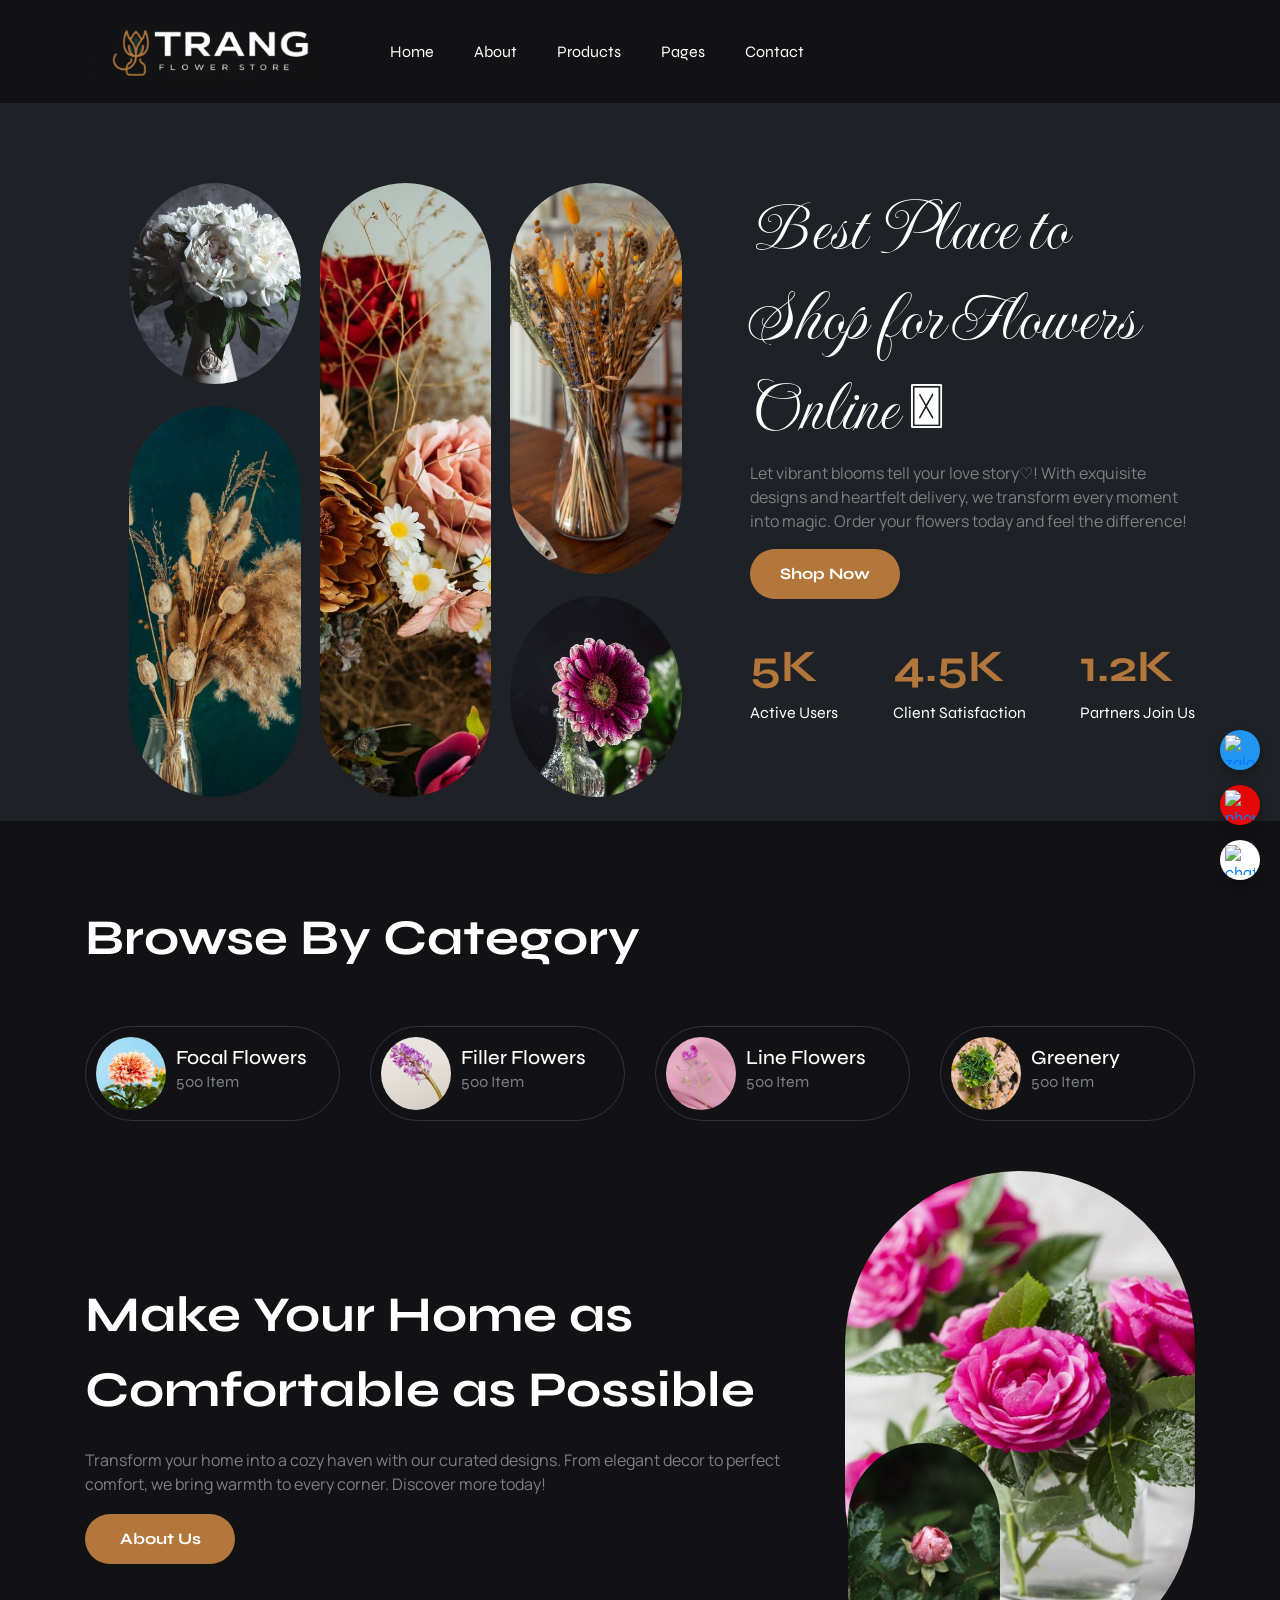
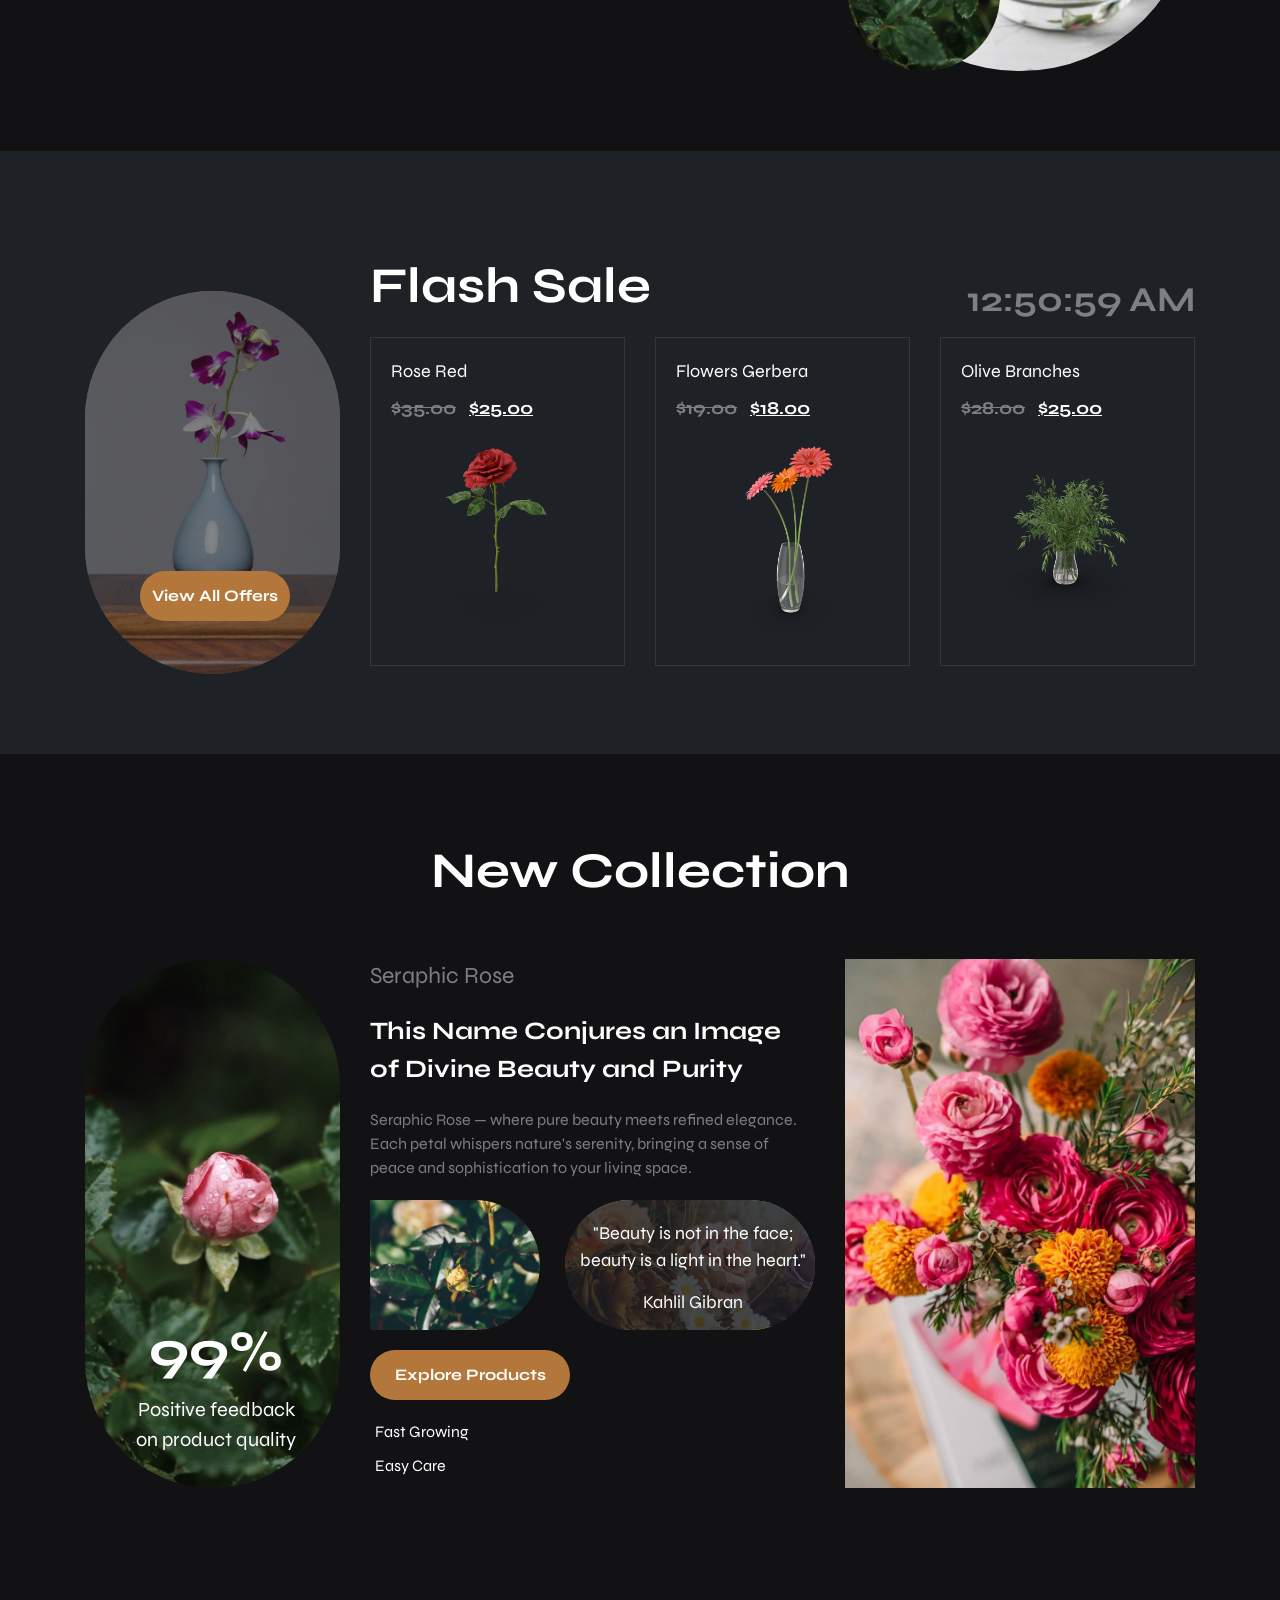
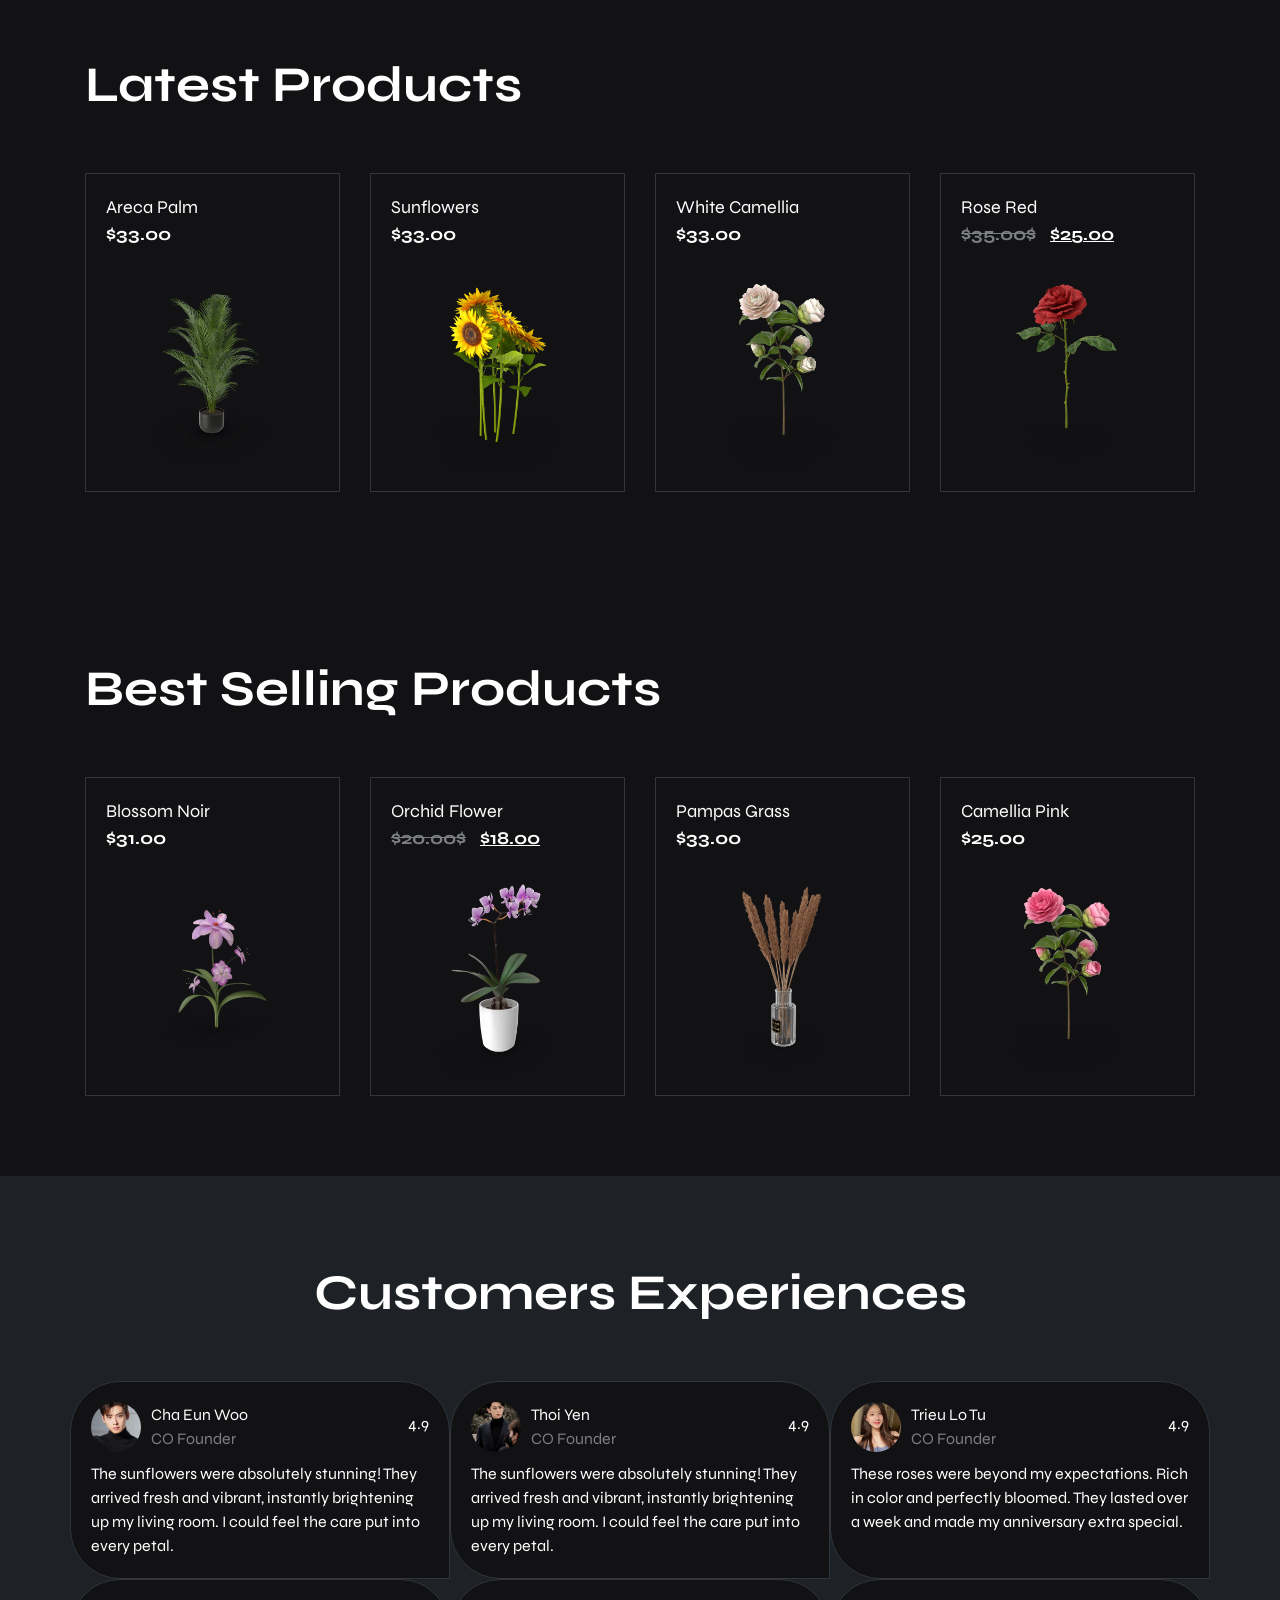
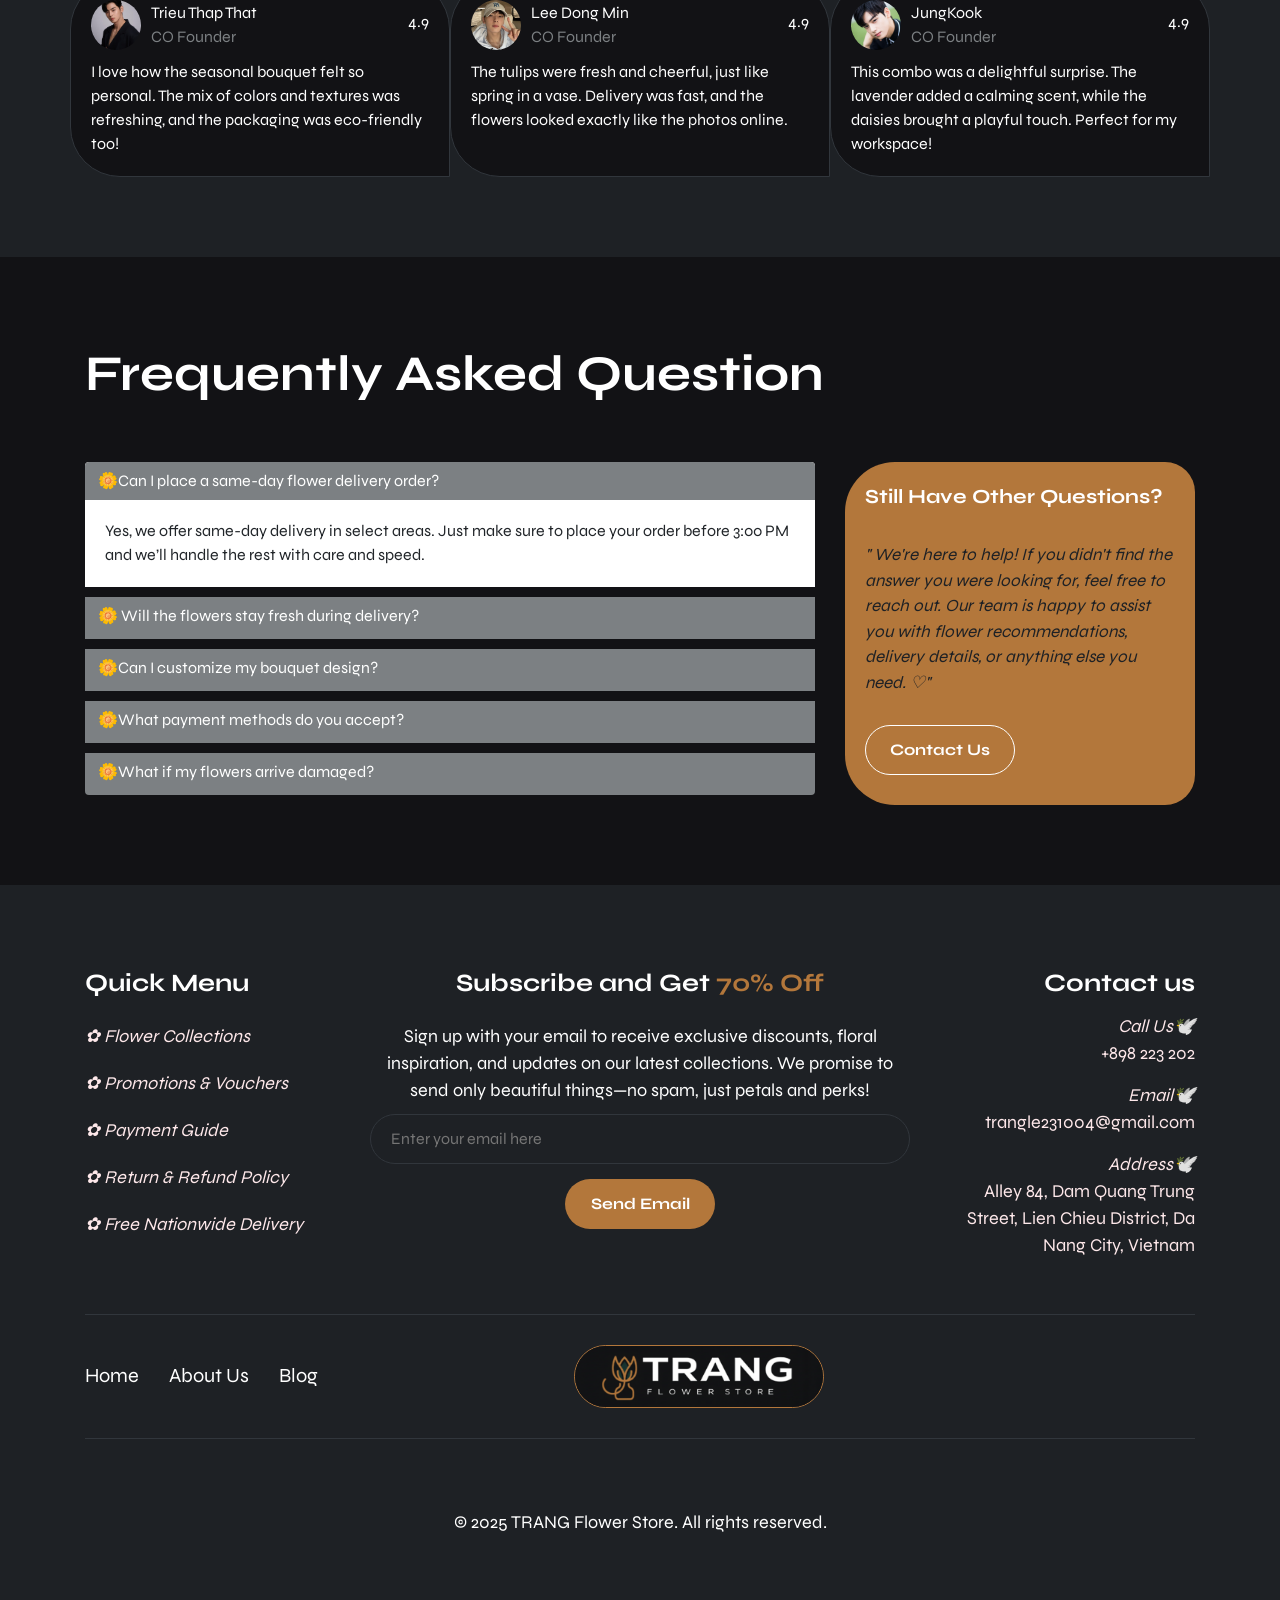
==== commit 9895bf54: "commit" ====
--- a/assets/index.html
+++ b/assets/index.html
@@ -949,7 +949,7 @@
         crossorigin="anonymous"></script>
 
     <!-- Option 2: Runtime Setting -->
-    <script src="js/updateTime.js">
+    <script src="/assets/js/updateTime.js">
     </script>
 
     <!-- Option 3: Hiệu ứng wow.js -->
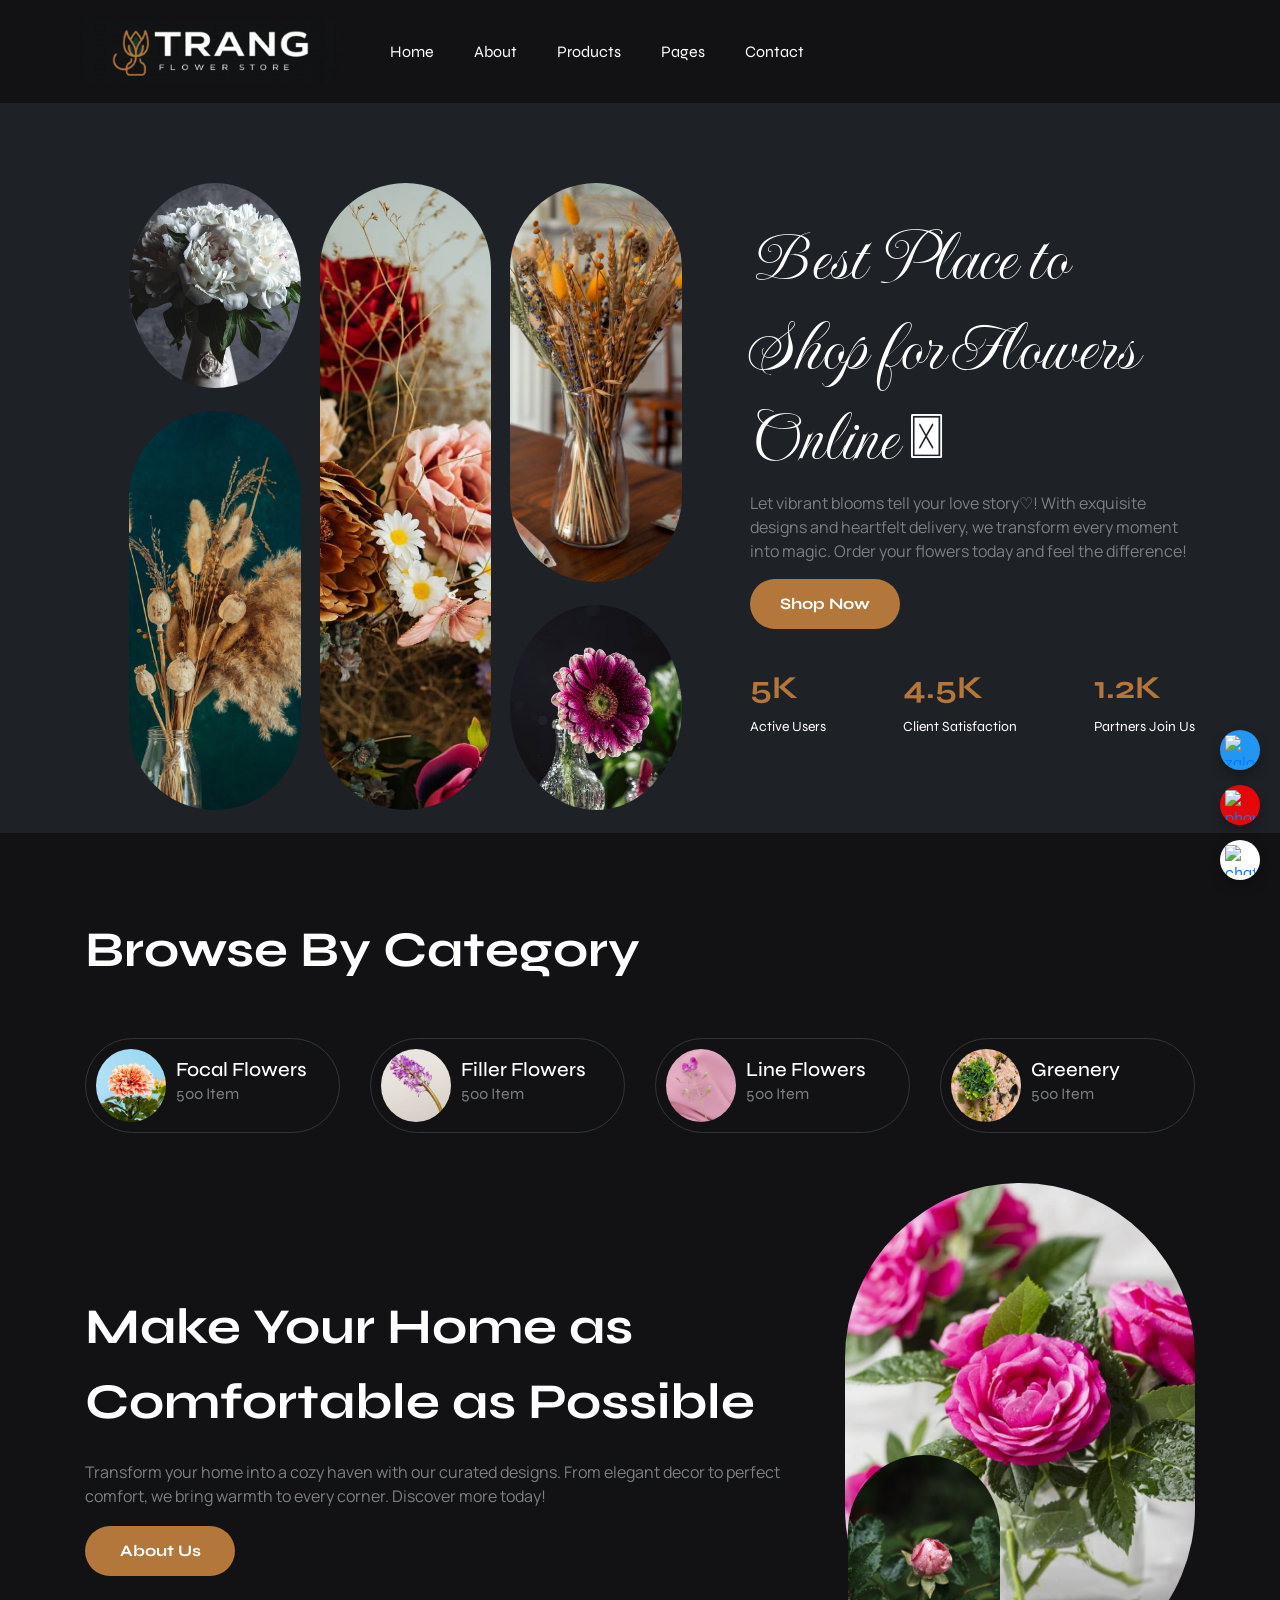
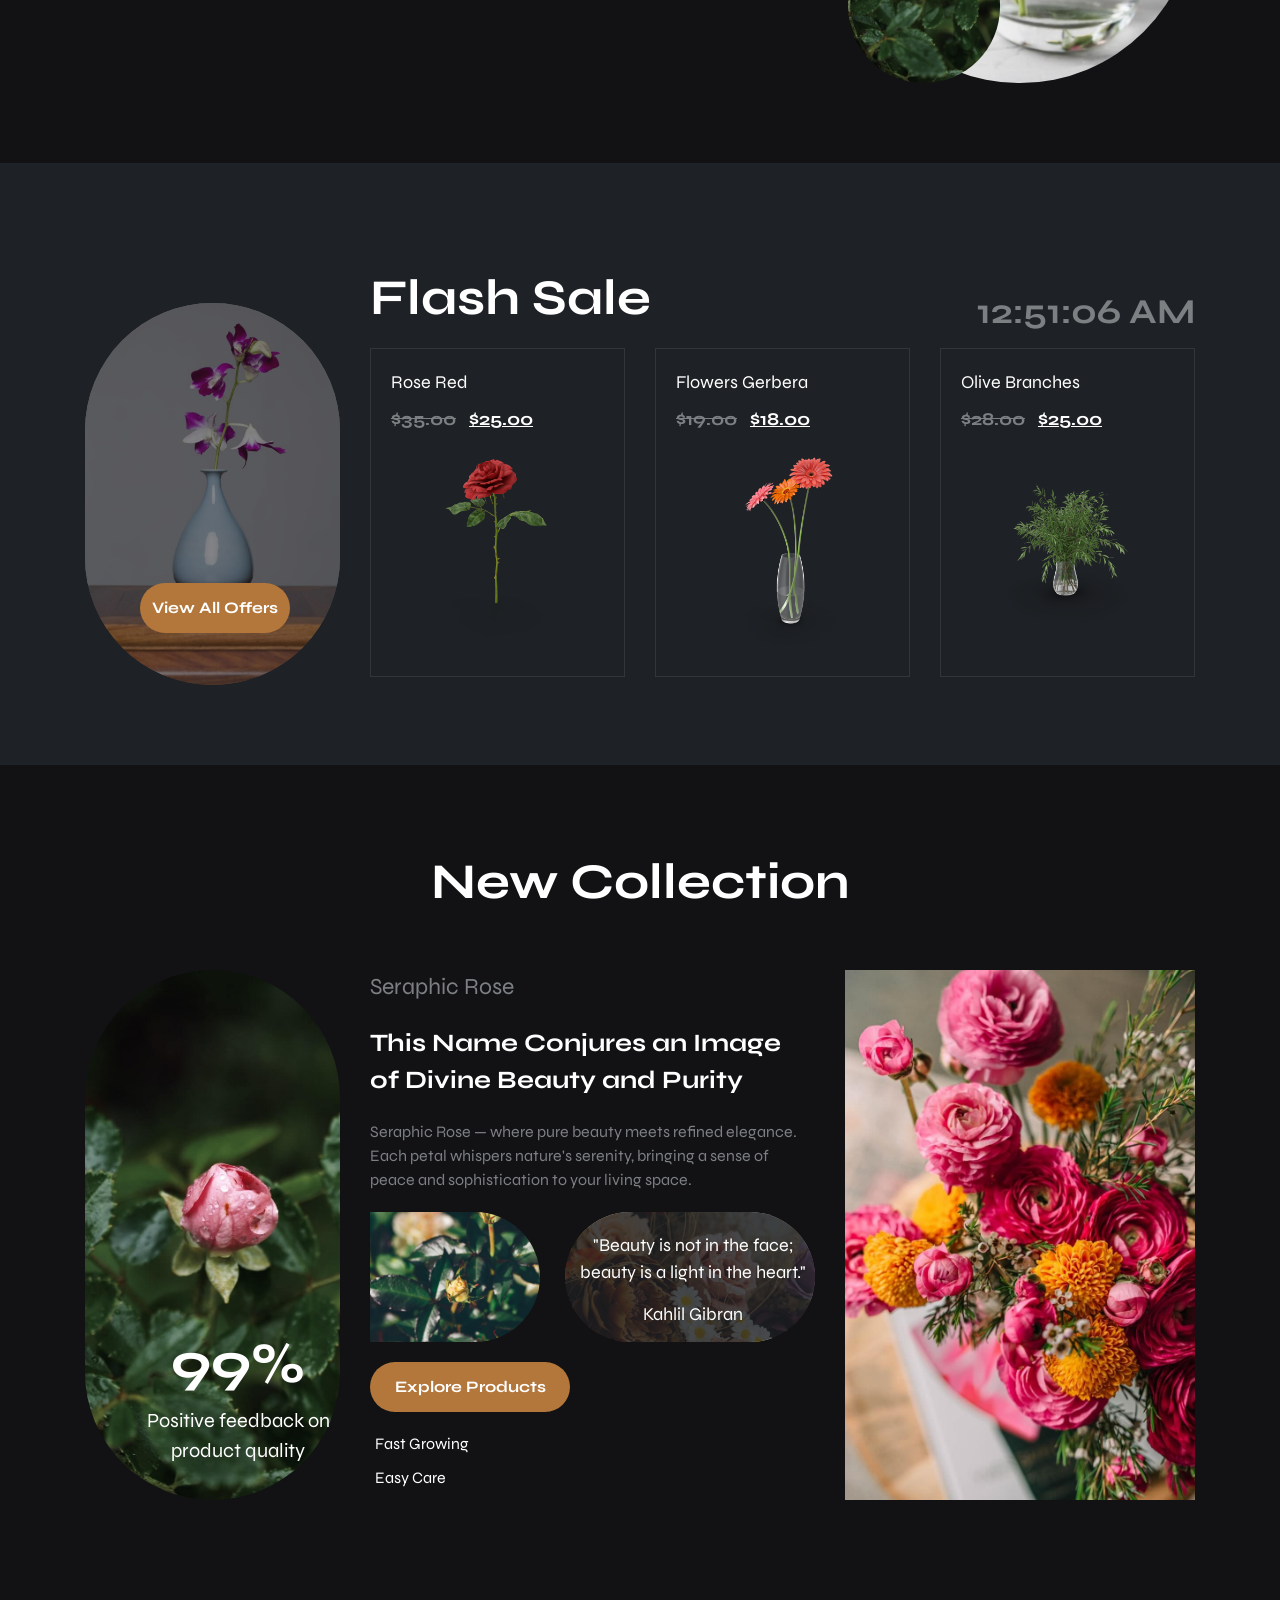
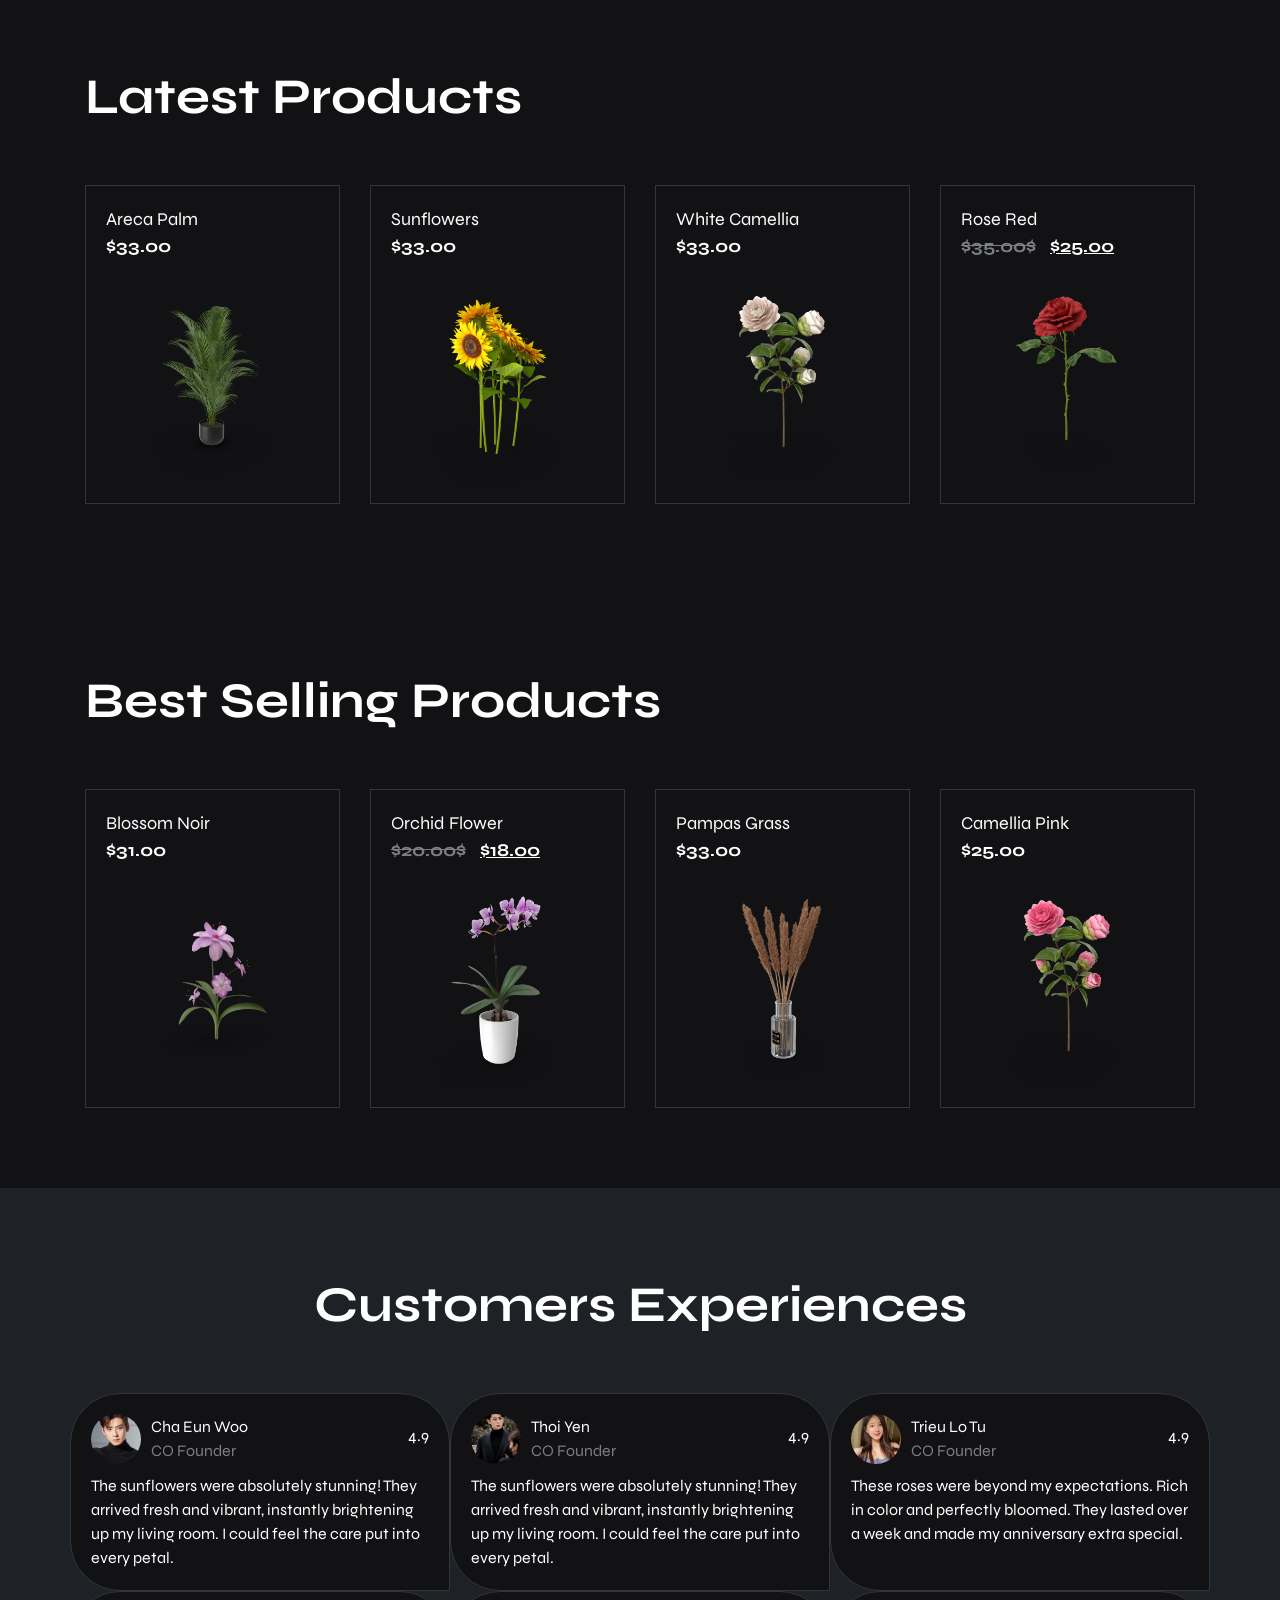
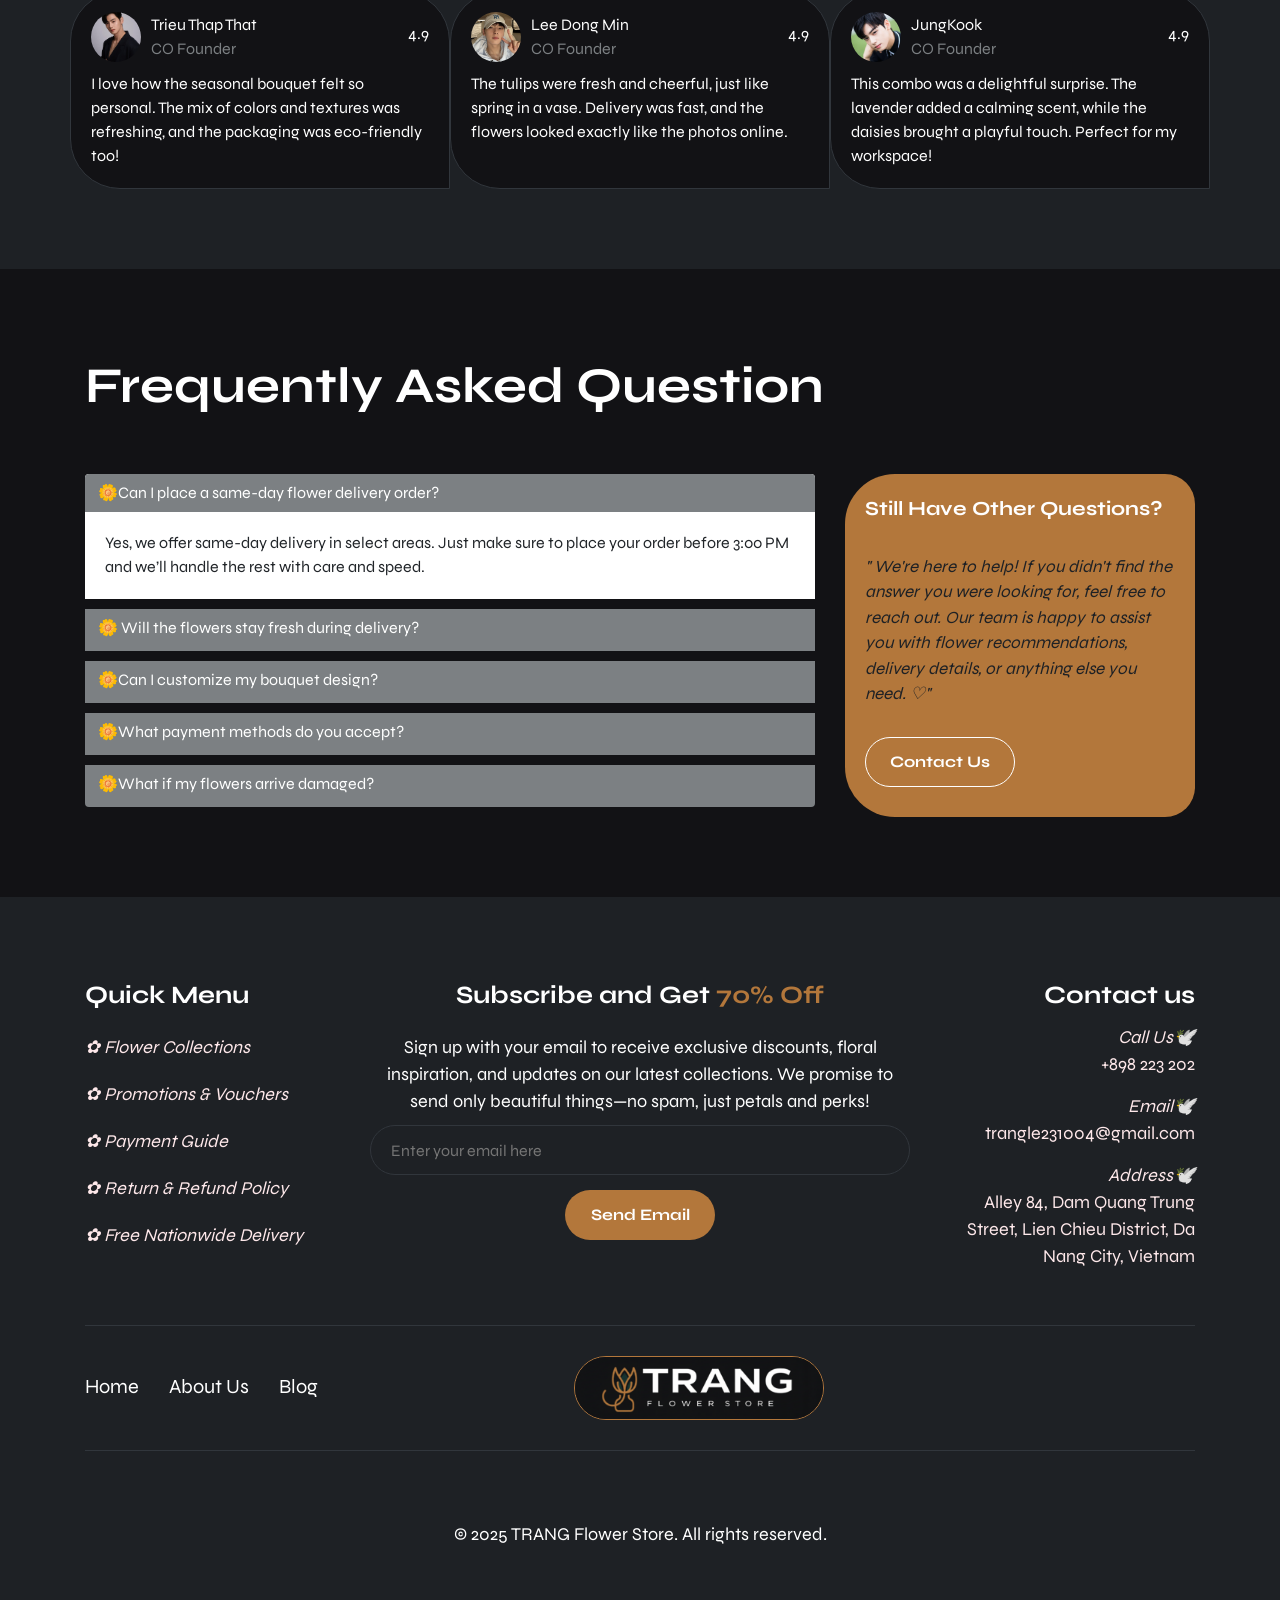
==== commit 0e543ea4: "new commit" ====
--- a/assets/index.html
+++ b/assets/index.html
@@ -331,9 +331,21 @@
                         <div class="img-feedback-left">
                             <img src="../assets/images/Home/images_new_collection/img_1.png" alt="image collection 1">
                         </div>
-                        <div class="desc-feedback">
-                            <div class="person">99%</div>
-                            <div class="desc">Positive feedback <br> on product quality</div>
+                        <div class="left-feedback-text">
+                            <div class="desc-feedback">
+                                <div class="person">99%</div>
+                                <div class="desc">Positive feedback on product quality</div>
+                            </div>
+                            <div class="content-rose-left">
+                                <div class="content">
+                                    <i class="fa-brands fa-deezer"></i>
+                                    <div class="desc">Fast Growing</div>
+                                </div>
+                                <div class="content">
+                                    <i class="fa-brands fa-deezer"></i>
+                                    <div class="desc">Easy Care</div>
+                                </div>
+                            </div>
                         </div>
                     </div>
                 </div>
--- a/assets/css/style.css
+++ b/assets/css/style.css
@@ -196,6 +196,7 @@
   font-size: 75px;
   color: var(--color-four);
   font-family: "Imperial Script", cursive;
+  margin-top: 30px;
 }
 .hero-section .hero-right .hero-desc .desc-flowers {
   color: var(--color-five);
@@ -213,13 +214,14 @@
 .hero-section .hero-right .hero-evaluate .hero-quantity h1 {
   color: var(--color-three);
   font-weight: bold;
-  font-size: 45px;
+  font-size: 32px;
 }
 .hero-section .hero-right .hero-evaluate .hero-evaluate {
   padding: 0;
 }
 .hero-section .hero-right .hero-evaluate .hero-evaluate p {
   color: var(--color-four);
+  font-size: 14px;
 }
 @media (max-width: 1199.98px) {
   .hero-section .hero-right .hero-title .title-desc {
@@ -305,6 +307,8 @@
   height: 500px;
   border-radius: 200px;
   position: relative;
+  object-fit: cover;
+  object-position: center;
 }
 .browse-by-category .category-bottom .img-comfor-bottom img {
   position: absolute;
@@ -456,8 +460,40 @@
   display: block;
 }
 @media (max-width: 767.98px) {
-}
-/* END FLASH SALE */
+  .flash-sale .inner-item-sale .row > [class*="col-"] {
+    flex: 0 0 50%;
+    max-width: 50%;
+  }
+
+  .flash-sale .inner-item-sale .sale-item {
+    padding: 10px 8px;
+    margin-top: 8px;
+  }
+
+  .flash-sale .inner-item-sale .row > [class*="col-"]:nth-child(3),
+  .flash-sale .inner-item-sale .row > [class*="col-"]:nth-child(4) {
+    margin-top: 14px;
+  }
+
+  .flash-sale .inner-item-sale .sale-item .img-item-sale img {
+    height: 120px;
+    object-fit: cover;
+    border-radius: 8px;
+  }
+
+  .flash-sale .inner-item-sale .sale-item .name-item-sale {
+    font-size: 12px;
+    margin-bottom: 4px;
+    white-space: nowrap;
+    overflow: hidden;
+    text-overflow: ellipsis;
+  }
+
+  .flash-sale .inner-item-sale .sale-item .price-item-sale .del-price,
+  .flash-sale .inner-item-sale .sale-item .price-item-sale .price-sale {
+    font-size: 12px;
+  }
+}
 
 /* New collection */
 .new-collection {
@@ -571,6 +607,9 @@
 }
 .new-collection .rose-feedback-center .width-button {
   width: 200px;
+}
+.new-collection .left-feedback .content-rose-left {
+  display: none;
 }
 .new-collection .rose-feedback-center .content-rose {
   margin-top: 20px;
@@ -1357,3 +1396,1187 @@
   height: 50px;
 }
 /* END SEARCH MODAL */
+
+@media (max-width: 991.98px) {
+  .hero-section,
+  .browse-by-category,
+  .flash-sale,
+  .new-collection,
+  .latest-products,
+  .bestselling-products,
+  .customers-experiences,
+  .frequently-asked-question,
+  .footer {
+    padding: 56px 0;
+  }
+
+  .hero-section .hero-right .hero-title .title-desc,
+  .browse-by-category .category-title,
+  .browse-by-category .category-bottom .head-comfor,
+  .new-collection .head-collection,
+  .latest-products .inner-head-latest,
+  .bestselling-products .inner-head-bestselling,
+  .customers-experiences .inner-head-exp,
+  .frequently-asked-question .head-ques,
+  .flash-sale .inner-time-sale .flex-sale .head-flash {
+    font-size: 42px;
+    line-height: 1.2;
+  }
+
+  .new-collection .left-feedback {
+    min-height: 320px;
+    margin-bottom: 20px;
+  }
+
+  .footer .contact-us {
+    text-align: left;
+    margin-top: 24px;
+  }
+}
+
+@media (max-width: 767.98px) {
+  .head-flowers {
+    padding: 14px 0;
+  }
+
+  .head-flowers .inner-status a {
+    margin: 0 6px;
+    font-size: 18px;
+  }
+
+  .hero-section {
+    padding: 34px 16px;
+  }
+
+  .hero-section .hero-left {
+    height: 320px;
+    margin-bottom: 26px;
+  }
+
+  .hero-section .hero-right .hero-title .title-desc {
+    font-size: 52px;
+    line-height: 1.1;
+  }
+
+  .hero-section .hero-right .hero-evaluate {
+    flex-wrap: nowrap;
+    gap: 8px;
+    justify-content: center;
+  }
+
+  .hero-section .hero-right .hero-evaluate .hero-review {
+    width: calc(33.333% - 5px);
+    display: flex;
+    flex-direction: column;
+    align-items: center;
+    text-align: center;
+    min-width: 0;
+  }
+
+  .hero-section .hero-right .hero-evaluate .hero-quantity {
+    margin-top: 0;
+  }
+
+  .hero-section .hero-right .hero-evaluate .hero-evaluate p {
+    text-align: center;
+  }
+
+  .hero-section .hero-button-shop .button {
+    width: 130px;
+    height: 44px;
+    font-size: 14px;
+  }
+
+  .browse-by-category,
+  .flash-sale,
+  .new-collection,
+  .latest-products,
+  .bestselling-products,
+  .customers-experiences,
+  .frequently-asked-question,
+  .footer {
+    padding: 48px 0;
+  }
+
+  .browse-by-category .category-title,
+  .browse-by-category .category-bottom .head-comfor,
+  .new-collection .head-collection,
+  .latest-products .inner-head-latest,
+  .bestselling-products .inner-head-bestselling,
+  .customers-experiences .inner-head-exp,
+  .frequently-asked-question .head-ques,
+  .flash-sale .inner-time-sale .flex-sale .head-flash {
+    font-size: 34px;
+    margin-bottom: 24px;
+    padding-bottom: 0;
+  }
+
+  .browse-by-category .inner-items {
+    margin-bottom: 16px;
+  }
+
+  .browse-by-category .category-bottom .img-comfor-bottom img {
+    width: 52%;
+    right: 50%;
+    transform: translateX(50%);
+    bottom: -22px;
+  }
+
+  .flash-sale .img-all-sale {
+    margin-top: 0;
+    margin-bottom: 18px;
+  }
+
+  .flash-sale .button-view {
+    top: 50%;
+    left: 50%;
+    transform: translate(-50%, -50%);
+  }
+
+  .flash-sale .inner-time-sale .flex-sale {
+    flex-direction: row;
+    align-items: center;
+    justify-content: space-between;
+    gap: 8px;
+  }
+
+  .flash-sale .inner-time-sale .d-h-m-s {
+    margin-left: 0;
+  }
+
+  .flash-sale .inner-time-sale .d-h-m-s .timer-display {
+    margin-top: 0;
+    font-size: 28px;
+  }
+
+  .new-collection .rose-feedback-center .image-rose {
+    flex-direction: column;
+    gap: 12px;
+  }
+
+  .new-collection .rose-feedback-center .image-rose .left-rose img,
+  .new-collection .rose-feedback-center .image-rose .right-rose img {
+    width: 100%;
+    height: 170px;
+    border-radius: 24px;
+  }
+
+  .new-collection .rose-feedback-center .image-rose .right-rose .desc-feedback {
+    top: 14px;
+    left: 14px;
+    right: 14px;
+    font-size: 15px;
+  }
+
+  .latest-products .inner-items,
+  .bestselling-products .inner-items,
+  .customers-experiences .wrap-cus-exp {
+    margin-bottom: 16px;
+  }
+
+  .customers-experiences .wrap-cus-exp {
+    border-radius: 24px;
+  }
+
+  .frequently-asked-question .inner-right-still {
+    margin-top: 20px;
+    border-radius: 30px;
+  }
+
+  .frequently-asked-question .btn {
+    font-size: 13px;
+    padding: 8px 12px;
+  }
+
+  .frequently-asked-question .card .flex-card i {
+    font-size: 14px;
+  }
+
+  .frequently-asked-question .card-body {
+    font-size: 12px;
+    padding: 10px 12px;
+  }
+
+  .footer .quick-menu,
+  .footer .sub-and-get,
+  .footer .contact-us {
+    text-align: left;
+  }
+
+  .footer .sub-and-get {
+    margin-top: 20px;
+  }
+
+  .footer .footer-last {
+    flex-direction: column;
+    align-items: flex-start;
+    gap: 14px;
+    padding: 22px 0;
+  }
+
+  .footer .footer-last .inner-logo img {
+    width: 190px;
+    margin-right: 0;
+  }
+
+  .footer .footer-last .inner-social i {
+    margin-left: 0;
+    margin-right: 16px;
+  }
+
+  .login-modal .login-modal-content,
+  .register-modal .register-modal-content,
+  .search-modal .search-modal-content {
+    width: min(96%, 460px);
+    padding: 20px 16px;
+  }
+
+  .login-modal .login-modal-head h3,
+  .register-modal .register-modal-head h3,
+  .search-modal .search-modal-head h3 {
+    font-size: 28px;
+  }
+}
+
+@media (max-width: 575.98px) {
+  .login-modal .login-modal-content,
+  .register-modal .register-modal-content,
+  .search-modal .search-modal-content {
+    width: 94%;
+    padding: 16px 14px;
+    border-radius: 16px;
+  }
+
+  .login-modal .login-modal-head h3,
+  .register-modal .register-modal-head h3,
+  .search-modal .search-modal-head h3 {
+    font-size: 20px;
+    margin-bottom: 4px;
+  }
+
+  .login-modal .login-modal-head p,
+  .register-modal .register-modal-head p,
+  .search-modal .search-modal-head p {
+    font-size: 12px;
+    margin-bottom: 14px;
+  }
+
+  .login-modal .login-form label,
+  .register-modal .register-form label,
+  .search-modal .search-form label {
+    font-size: 12px;
+    margin-bottom: 4px;
+  }
+
+  .login-modal .login-form input[type="email"],
+  .login-modal .login-form input[type="password"],
+  .register-modal .register-form input[type="text"],
+  .register-modal .register-form input[type="email"],
+  .register-modal .register-form input[type="password"],
+  .search-modal .search-form input[type="text"] {
+    height: 38px;
+    font-size: 13px;
+    border-radius: 10px;
+    padding: 0 12px;
+  }
+
+  .login-modal .login-submit,
+  .register-modal .register-submit,
+  .search-modal .search-submit {
+    height: 40px;
+    font-size: 13px;
+  }
+
+  .login-modal .login-form .form-group,
+  .register-modal .register-form .form-group {
+    margin-bottom: 10px;
+  }
+
+  .login-modal .forgot-link {
+    font-size: 12px;
+  }
+}
+
+@media (max-width: 575.98px) {
+  .hero-section,
+  .browse-by-category,
+  .flash-sale,
+  .new-collection,
+  .latest-products,
+  .bestselling-products,
+  .customers-experiences,
+  .frequently-asked-question,
+  .footer {
+    padding: 28px 0;
+  }
+
+  .hero-section .hero-right .hero-title .title-desc {
+    font-size: 32px;
+  }
+
+  .hero-section .hero-right .hero-desc .desc-flowers,
+  .browse-by-category .category-bottom .desc-comfor,
+  .new-collection .rose-feedback-center .desc-rose,
+  .customers-experiences .wrap-cus-exp .desc-exp,
+  .footer .sub-and-get .desc-sub-get,
+  .frequently-asked-question .card {
+    font-size: 13px;
+    line-height: 1.5;
+  }
+
+  .browse-by-category .category-title,
+  .browse-by-category .category-bottom .head-comfor,
+  .new-collection .head-collection,
+  .latest-products .inner-head-latest,
+  .bestselling-products .inner-head-bestselling,
+  .customers-experiences .inner-head-exp,
+  .frequently-asked-question .head-ques,
+  .flash-sale .inner-time-sale .flex-sale .head-flash {
+    font-size: 22px;
+    margin-bottom: 16px;
+    margin-top: 20px;
+    white-space: nowrap;
+  }
+
+  .hero-section .hero-left {
+    height: 240px;
+    margin-bottom: 18px;
+  }
+
+  .hero-section .hero-button-shop .button,
+  .browse-by-category .category-bottom .button,
+  .frequently-asked-question .inner-right-still .button,
+  .footer .sub-and-get .button {
+    width: 120px;
+    height: 40px;
+    font-size: 12px;
+  }
+
+  .footer .sub-and-get input {
+    height: 40px;
+    font-size: 12px;
+    padding: 0 14px;
+    margin-bottom: 10px;
+  }
+
+  .new-collection .rose-feedback-center .width-button {
+    width: auto;
+    padding-left: 24px;
+    padding-right: 24px;
+    height: 40px;
+    font-size: 12px;
+  }
+
+  .browse-by-category .category-bottom .button {
+    margin-bottom: 30px;
+  }
+
+  .browse-by-category .inner-items {
+    padding: 8px 10px;
+    margin-bottom: 12px;
+  }
+
+  .browse-by-category .inner-items img {
+    width: 25%;
+  }
+
+  .browse-by-category .inner-items .inner-items-right .name-item {
+    font-size: 12px;
+    white-space: nowrap;
+  }
+
+  .browse-by-category .category-top .col-sm-6 {
+    width: 50% !important;
+    flex: 0 0 50% !important;
+  }
+
+  .browse-by-category .category-bottom .img-comfor-top img {
+    height: 280px;
+  }
+
+  .browse-by-category .category-bottom .img-comfor-top img {
+    height: 280px;
+    object-fit: cover;
+    object-position: center;
+  }
+
+  .browse-by-category .category-bottom .img-comfor-bottom {
+    margin-top: -140px;
+    margin-bottom: 24px;
+    margin-left: 0;
+    margin-right: auto;
+    width: 35%;
+  }
+
+  .browse-by-category .category-bottom .img-comfor-bottom img {
+    width: 100%;
+    height: 140px;
+    position: relative;
+    object-fit: cover;
+    object-position: left bottom;
+  }
+
+  .flash-sale .img-all-sale {
+    margin-bottom: 12px;
+  }
+
+  .flash-sale .button-view {
+    width: 120px;
+    height: 40px;
+    font-size: 12px;
+  }
+
+  .flash-sale .inner-time-sale .d-h-m-s .timer-display {
+    font-size: 18px;
+  }
+
+  .flash-sale .inner-item-sale .sale-item .name-item-sale,
+  .flash-sale .inner-item-sale .sale-item .price-item-sale {
+    font-size: 13px;
+  }
+
+  .new-collection .left-feedback {
+    min-height: unset;
+  }
+
+  .new-collection .left-feedback .desc-feedback .person {
+    font-size: 28px;
+  }
+
+  .new-collection .left-feedback .desc-feedback .desc {
+    font-size: 12px;
+  }
+
+  .new-collection .rose-feedback-center .desc-head {
+    font-size: 14px;
+  }
+
+  .new-collection .rose-feedback-center .seraphic-rose {
+    font-size: 12px;
+  }
+
+  .new-collection .rose-feedback-center .image-rose {
+    gap: 8px;
+  }
+
+  .new-collection .rose-feedback-center .image-rose .left-rose img,
+  .new-collection .rose-feedback-center .image-rose .right-rose img {
+    height: 110px;
+  }
+
+  .latest-products .inner-items .inner-name,
+  .latest-products .inner-items .inner-price,
+  .bestselling-products .inner-items .inner-name,
+  .bestselling-products .inner-items .inner-price {
+    font-size: 12px;
+  }
+
+  .latest-products .inner-items,
+  .bestselling-products .inner-items,
+  .customers-experiences .wrap-cus-exp {
+    padding: 8px;
+    margin-bottom: 8px;
+  }
+
+  .latest-products .inner-items .inner-img-latest img,
+  .bestselling-products .inner-items .inner-img-latest img {
+    height: 110px;
+    object-fit: cover;
+    border-radius: 6px;
+  }
+
+  .customers-experiences .inner-cus-exp img {
+    width: 40px;
+    height: 40px;
+  }
+
+  .customers-experiences .inner-cus-exp .name-cus .name {
+    font-size: 13px;
+  }
+
+  .customers-experiences .inner-cus-exp .name-cus .co-exp,
+  .customers-experiences .inner-cus-exp .evaluate .num-evaluate {
+    font-size: 11px;
+  }
+
+  .frequently-asked-question .inner-right-still {
+    padding: 14px;
+    margin-top: 12px;
+  }
+
+  .frequently-asked-question .inner-right-still .head-still {
+    font-size: 16px;
+    margin-bottom: 12px;
+  }
+
+  .frequently-asked-question .inner-right-still .text-still {
+    font-size: 12px;
+    margin-bottom: 12px;
+  }
+
+  .footer .quick-menu .head,
+  .footer .sub-and-get .head,
+  .footer .contact-us .head {
+    font-size: 16px;
+    margin-bottom: 8px;
+  }
+
+  .footer .quick-menu .suggested-items ul li,
+  .footer .contact-us .call-us p,
+  .footer .contact-us .email p,
+  .footer .contact-us .address p,
+  .footer .last {
+    font-size: 12px;
+  }
+
+  .footer .footer-last .inner-logo img {
+    width: 140px;
+  }
+
+  .footer .inner-menu ul li {
+    font-size: 14px;
+  }
+}
+
+@media (max-width: 767.98px) {
+  .hero-section .hero-right,
+  .browse-by-category .category-top,
+  .browse-by-category .category-bottom,
+  .flash-sale .inner-time-sale,
+  .new-collection,
+  .latest-products,
+  .bestselling-products,
+  .customers-experiences,
+  .frequently-asked-question,
+  .footer {
+    text-align: center;
+  }
+
+  .hero-section .hero-button-shop .button,
+  .browse-by-category .category-bottom .button,
+  .new-collection .rose-feedback-center .width-button,
+  .frequently-asked-question .inner-right-still .button,
+  .footer .sub-and-get .button {
+    margin-left: auto;
+    margin-right: auto;
+  }
+
+  .browse-by-category .inner-items {
+    justify-content: center;
+    align-items: center;
+    padding: 10px 14px;
+  }
+
+  .browse-by-category .inner-items .inner-items-right {
+    text-align: left;
+  }
+
+  .flash-sale .img-all-sale,
+  .frequently-asked-question .inner-right-still {
+    max-width: 360px;
+    margin-left: auto;
+    margin-right: auto;
+  }
+
+  .latest-products .row > [class*="col-"]:not(.col-xl-12),
+  .bestselling-products .row > [class*="col-"]:not(.col-xl-12) {
+    flex: 0 0 50%;
+    max-width: 50%;
+  }
+
+  .latest-products .inner-items,
+  .bestselling-products .inner-items {
+    padding: 10px 8px;
+    margin-bottom: 12px;
+  }
+
+  .latest-products .inner-items .inner-img-latest img,
+  .bestselling-products .inner-items .inner-img-latest img {
+    height: 130px;
+    object-fit: cover;
+    border-radius: 8px;
+  }
+
+  .latest-products .inner-items .inner-name,
+  .bestselling-products .inner-items .inner-name {
+    font-size: 13px;
+    white-space: nowrap;
+    overflow: hidden;
+    text-overflow: ellipsis;
+  }
+
+  .latest-products .inner-items .inner-price,
+  .bestselling-products .inner-items .inner-price {
+    font-size: 13px;
+    margin-bottom: 6px;
+  }
+
+  .customers-experiences .row > [class*="col-"]:not(.col-xl-12) {
+    flex: 0 0 50%;
+    max-width: 50%;
+  }
+
+  .customers-experiences .wrap-cus-exp {
+    padding: 12px 10px;
+    margin-bottom: 10px;
+    border-radius: 20px 20px 0 20px;
+  }
+
+  .new-collection .left-feedback,
+  .new-collection .rose-feedback-center {
+    max-width: 100%;
+    margin-left: 0;
+    margin-right: 0;
+  }
+
+  .new-collection .img-rose-right {
+    display: none;
+  }
+
+  /* Left: 99% block — image left, all text right */
+  .new-collection .left-feedback {
+    display: flex;
+    flex-direction: row;
+    align-items: center;
+    gap: 16px;
+    min-height: unset;
+    margin: 0 auto 20px auto;
+    max-width: 360px;
+    padding: 16px;
+    background: var(--color-two);
+    border-radius: 16px;
+  }
+
+  .new-collection .left-feedback .img-feedback-left {
+    width: 80px;
+    height: 80px;
+    flex-shrink: 0;
+    border-radius: 50%;
+    overflow: hidden;
+    background: #fff;
+  }
+
+  .new-collection .left-feedback .img-feedback-left img {
+    width: 100%;
+    height: 100%;
+    object-fit: cover;
+    filter: brightness(1.3);
+  }
+
+  .new-collection .left-feedback .desc-feedback {
+    position: static;
+    text-align: left;
+    margin-bottom: 0;
+  }
+
+  .new-collection .left-feedback .desc-feedback .person {
+    font-size: 28px;
+    line-height: 1;
+    margin-top: -6px;
+    margin-bottom: 6px;
+  }
+
+  .new-collection .left-feedback .desc-feedback .desc {
+    font-size: 12px;
+    line-height: 1.4;
+  }
+
+  .new-collection .left-feedback .content-rose-left {
+    display: flex;
+    flex-direction: column;
+    gap: 6px;
+    text-align: left;
+  }
+
+  .new-collection .left-feedback .content-rose-left .content {
+    display: flex;
+    align-items: center;
+    gap: 6px;
+    color: var(--color-four);
+    font-size: 13px;
+  }
+
+  .new-collection .left-feedback .content-rose-left .content i {
+    color: #fed8dc;
+  }
+
+  /* Wrap desc-feedback + content-rose-left in a column on the right */
+  .new-collection .left-feedback .left-feedback-text {
+    display: flex;
+    flex-direction: column;
+    justify-content: center;
+    gap: 8px;
+    flex: 1;
+  }
+
+  /* Hide original content-rose on mobile (moved to left-feedback) */
+  .new-collection .rose-feedback-center .content-rose {
+    display: none;
+  }
+
+  .new-collection .left-feedback .content-rose-left {
+    display: flex;
+  }
+
+  /* Center: rose card */
+  .new-collection .rose-feedback-center {
+    padding: 0;
+  }
+
+  .new-collection .rose-feedback-center .seraphic-rose {
+    font-size: 12px;
+    margin-bottom: 8px;
+  }
+
+  .new-collection .rose-feedback-center .desc-head {
+    font-size: 16px;
+    margin-bottom: 8px;
+  }
+
+  .new-collection .rose-feedback-center .desc-rose {
+    font-size: 12px;
+    margin-bottom: 12px;
+  }
+
+  /* 2 images side by side */
+  .new-collection .rose-feedback-center .image-rose {
+    flex-direction: row;
+    gap: 8px;
+    margin-bottom: 14px;
+  }
+
+  .new-collection .rose-feedback-center .image-rose .left-rose,
+  .new-collection .rose-feedback-center .image-rose .right-rose {
+    flex: 1;
+  }
+
+  .new-collection .rose-feedback-center .image-rose .left-rose img {
+    width: 100%;
+    height: 120px;
+    object-fit: cover;
+    border-radius: 0 50px 50px 0;
+  }
+
+  .new-collection .rose-feedback-center .image-rose .right-rose img {
+    width: 100%;
+    height: 120px;
+    object-fit: cover;
+    border-radius: 50px;
+  }
+
+  /* Hide text overlay on right image */
+  .new-collection .rose-feedback-center .image-rose .right-rose .desc-feedback {
+    display: none;
+  }
+
+  .new-collection .rose-feedback-center .content-rose {
+    margin-top: 12px;
+  }
+
+  .footer .inner-menu ul {
+    justify-content: center;
+  }
+
+  .footer .footer-last {
+    align-items: center;
+  }
+
+  .footer .footer-last .inner-logo,
+  .footer .footer-last .inner-social,
+  .footer .footer-last .inner-menu {
+    width: 100%;
+    text-align: center;
+  }
+}
+
+@media (max-width: 575.98px) {
+  .hero-section .hero-right .hero-title .title-desc {
+    font-size: 32px;
+  }
+
+  .hero-section .hero-right .hero-evaluate .hero-quantity h1 {
+    font-size: 34px;
+  }
+
+  .hero-section .hero-left {
+    height: 240px;
+  }
+
+  .hero-section .flower1,
+  .hero-section .flower2,
+  .hero-section .flower3,
+  .hero-section .flower4,
+  .hero-section .flower5 {
+    border-radius: 70px;
+  }
+
+  .browse-by-category .category-title,
+  .browse-by-category .category-bottom .head-comfor,
+  .new-collection .head-collection,
+  .latest-products .inner-head-latest,
+  .bestselling-products .inner-head-bestselling,
+  .customers-experiences .inner-head-exp,
+  .frequently-asked-question .head-ques,
+  .flash-sale .inner-time-sale .flex-sale .head-flash {
+    font-size: 24px;
+  }
+
+  .new-collection .rose-feedback-center .image-rose .left-rose img,
+  .new-collection .rose-feedback-center .image-rose .right-rose img {
+    height: 150px;
+  }
+
+  .flash-sale .img-all-sale,
+  .frequently-asked-question .inner-right-still {
+    max-width: 320px;
+  }
+
+  .footer .footer-last .inner-logo img {
+    width: 160px;
+  }
+}
+
+@media (max-width: 420px) {
+  .login-modal .login-modal-content,
+  .register-modal .register-modal-content,
+  .search-modal .search-modal-content {
+    width: 96%;
+    padding: 14px 12px;
+    border-radius: 14px;
+  }
+
+  .login-modal .login-modal-head h3,
+  .register-modal .register-modal-head h3,
+  .search-modal .search-modal-head h3 {
+    font-size: 18px;
+  }
+
+  .login-modal .login-form input[type="email"],
+  .login-modal .login-form input[type="password"],
+  .register-modal .register-form input[type="text"],
+  .register-modal .register-form input[type="email"],
+  .register-modal .register-form input[type="password"],
+  .search-modal .search-form input[type="text"] {
+    height: 36px;
+    font-size: 12px;
+  }
+
+  .login-modal .login-submit,
+  .register-modal .register-submit,
+  .search-modal .search-submit {
+    height: 38px;
+    font-size: 12px;
+  }
+
+  .hero-section .hero-right .hero-title .title-desc {
+    font-size: 28px;
+    margin-top: 12px;
+  }
+
+  .hero-section .hero-left {
+    height: 200px;
+    margin-bottom: 12px;
+  }
+
+  .hero-section .hero-right .hero-evaluate .hero-review {
+    flex: 1;
+    min-width: 0;
+  }
+
+  .hero-section .hero-right .hero-evaluate .hero-quantity h1 {
+    font-size: 28px;
+  }
+
+  .hero-section .hero-right .hero-evaluate .hero-evaluate p {
+    font-size: 11px;
+  }
+
+  .hero-section .hero-right .hero-desc .desc-flowers {
+    font-size: 12px;
+  }
+
+  .hero-section .hero-button-shop .button {
+    width: 110px;
+    height: 36px;
+    font-size: 11px;
+  }
+
+  .browse-by-category {
+    padding: 20px 0;
+  }
+
+  .browse-by-category .category-title {
+    font-size: 18px;
+    margin-bottom: 12px;
+  }
+
+  .browse-by-category .category-bottom .head-comfor {
+    font-size: 16px;
+  }
+
+  .browse-by-category .category-bottom .desc-comfor {
+    font-size: 11px;
+  }
+
+  .browse-by-category .category-bottom .img-comfor-top img {
+    height: 240px;
+  }
+
+  .browse-by-category .category-bottom .img-comfor-top img {
+    height: 240px;
+    object-fit: cover;
+    object-position: center;
+  }
+
+  .browse-by-category .category-bottom .img-comfor-bottom {
+    margin-top: -120px;
+    margin-bottom: 20px;
+    margin-left: 0;
+    margin-right: auto;
+    width: 32%;
+  }
+
+  .browse-by-category .category-bottom .img-comfor-bottom img {
+    width: 100%;
+    height: 120px;
+    position: relative;
+    object-fit: cover;
+    object-position: left bottom;
+  }
+
+  .flash-sale {
+    padding: 20px 0;
+  }
+
+  .flash-sale .inner-time-sale .flex-sale .head-flash {
+    font-size: 18px;
+  }
+
+  .flash-sale .inner-time-sale .d-h-m-s .timer-display {
+    font-size: 14px;
+    gap: 4px;
+  }
+
+  .flash-sale .button-view,
+  .hero-section .hero-button-shop .button,
+  .browse-by-category .category-bottom .button,
+  .frequently-asked-question .inner-right-still .button,
+  .footer .sub-and-get .button {
+    width: 110px;
+    height: 36px;
+    font-size: 11px;
+  }
+
+  .footer .sub-and-get input {
+    height: 36px;
+    font-size: 11px;
+    padding: 0 12px;
+    margin-bottom: 8px;
+  }
+
+  .new-collection .rose-feedback-center .width-button {
+    width: auto;
+    padding-left: 22px;
+    padding-right: 22px;
+    height: 36px;
+    font-size: 11px;
+  }
+
+  .flash-sale .inner-item-sale .sale-item .name-item-sale,
+  .flash-sale .inner-item-sale .sale-item .price-item-sale {
+    font-size: 12px;
+  }
+
+  .flash-sale .img-all-sale {
+    max-width: 290px;
+  }
+
+  .new-collection {
+    padding: 20px 0;
+  }
+
+  .new-collection .head-collection {
+    font-size: 18px;
+  }
+
+  .new-collection .left-feedback {
+    min-height: 150px;
+  }
+
+  .new-collection .left-feedback .desc-feedback .person {
+    font-size: 32px;
+  }
+
+  .new-collection .left-feedback .desc-feedback .desc {
+    font-size: 11px;
+  }
+
+  .new-collection .rose-feedback-center {
+    padding: 12px;
+    max-width: 290px;
+  }
+
+  .new-collection .rose-feedback-center .desc-head {
+    font-size: 13px;
+  }
+
+  .new-collection .rose-feedback-center .seraphic-rose {
+    font-size: 12px;
+  }
+
+  .new-collection .rose-feedback-center .image-rose .left-rose img,
+  .new-collection .rose-feedback-center .image-rose .right-rose img {
+    height: 110px;
+  }
+
+  .new-collection .rose-feedback-center .desc-rose {
+    font-size: 11px;
+  }
+
+  .new-collection .img-rose-right {
+    max-width: 290px;
+  }
+
+  .latest-products {
+    padding: 20px 0;
+  }
+
+  .latest-products .inner-head-latest {
+    font-size: 18px;
+  }
+
+  .latest-products .inner-items {
+    padding: 10px;
+    max-width: 290px;
+  }
+
+  .latest-products .inner-items .inner-name,
+  .latest-products .inner-items .inner-price {
+    font-size: 12px;
+  }
+
+  .bestselling-products {
+    padding: 20px 0;
+  }
+
+  .bestselling-products .inner-head-bestselling {
+    font-size: 18px;
+  }
+
+  .bestselling-products .inner-items {
+    padding: 10px;
+    max-width: 290px;
+  }
+
+  .bestselling-products .inner-items .inner-name,
+  .bestselling-products .inner-items .inner-price {
+    font-size: 12px;
+  }
+
+  .customers-experiences {
+    padding: 20px 0;
+  }
+
+  .customers-experiences .inner-head-exp {
+    font-size: 18px;
+  }
+
+  .customers-experiences .wrap-cus-exp {
+    padding: 12px 10px;
+    margin-bottom: 10px;
+    max-width: 290px;
+  }
+
+  .customers-experiences .inner-cus-exp {
+    gap: 8px;
+  }
+
+  .customers-experiences .inner-cus-exp img {
+    width: 35px;
+    height: 35px;
+  }
+
+  .customers-experiences .inner-cus-exp .name-cus .name {
+    font-size: 11px;
+  }
+
+  .customers-experiences .inner-cus-exp .name-cus .co-exp,
+  .customers-experiences .inner-cus-exp .evaluate .num-evaluate {
+    font-size: 10px;
+  }
+
+  .customers-experiences .wrap-cus-exp .desc-exp {
+    font-size: 11px;
+  }
+
+  .frequently-asked-question {
+    padding: 20px 0;
+  }
+
+  .frequently-asked-question .head-ques {
+    font-size: 18px;
+  }
+
+  .frequently-asked-question .card {
+    margin-bottom: 10px;
+    font-size: 13px;
+  }
+
+  .frequently-asked-question .inner-right-still {
+    padding: 12px;
+    margin-top: 10px;
+    max-width: 290px;
+  }
+
+  .frequently-asked-question .inner-right-still .head-still {
+    font-size: 13px;
+    margin-bottom: 8px;
+  }
+
+  .frequently-asked-question .inner-right-still .text-still {
+    font-size: 11px;
+    margin-bottom: 8px;
+  }
+
+  .footer {
+    padding: 20px 0;
+  }
+
+  .footer .footer-last .inner-logo img {
+    width: 120px;
+  }
+
+  .footer .quick-menu .head,
+  .footer .sub-and-get .head,
+  .footer .contact-us .head {
+    font-size: 13px;
+    margin-bottom: 6px;
+  }
+
+  .footer .quick-menu .suggested-items ul li,
+  .footer .contact-us .call-us p,
+  .footer .contact-us .email p,
+  .footer .contact-us .address p,
+  .footer .last {
+    font-size: 10px;
+  }
+
+  .footer .sub-and-get .desc-sub-get {
+    font-size: 10px;
+  }
+
+  .footer .inner-menu ul li {
+    font-size: 12px;
+  }
+
+  .footer .input-sub {
+    height: 36px;
+    font-size: 11px;
+  }
+
+  .footer .button-sub {
+    width: 100px;
+    height: 36px;
+    font-size: 10px;
+  }
+}
--- a/assets/css/base.css
+++ b/assets/css/base.css
@@ -103,4 +103,21 @@
   height: 30px;
   object-fit: contain;
 }
+@media (max-width: 575.98px) {
+  .fixed-contact {
+    bottom: 12px;
+    right: 12px;
+    gap: 10px;
+  }
+
+  .fixed-contact a {
+    width: 36px;
+    height: 36px;
+  }
+
+  .fixed-contact a img {
+    width: 24px;
+    height: 24px;
+  }
+}
 /* END FIXED CONTACT */
